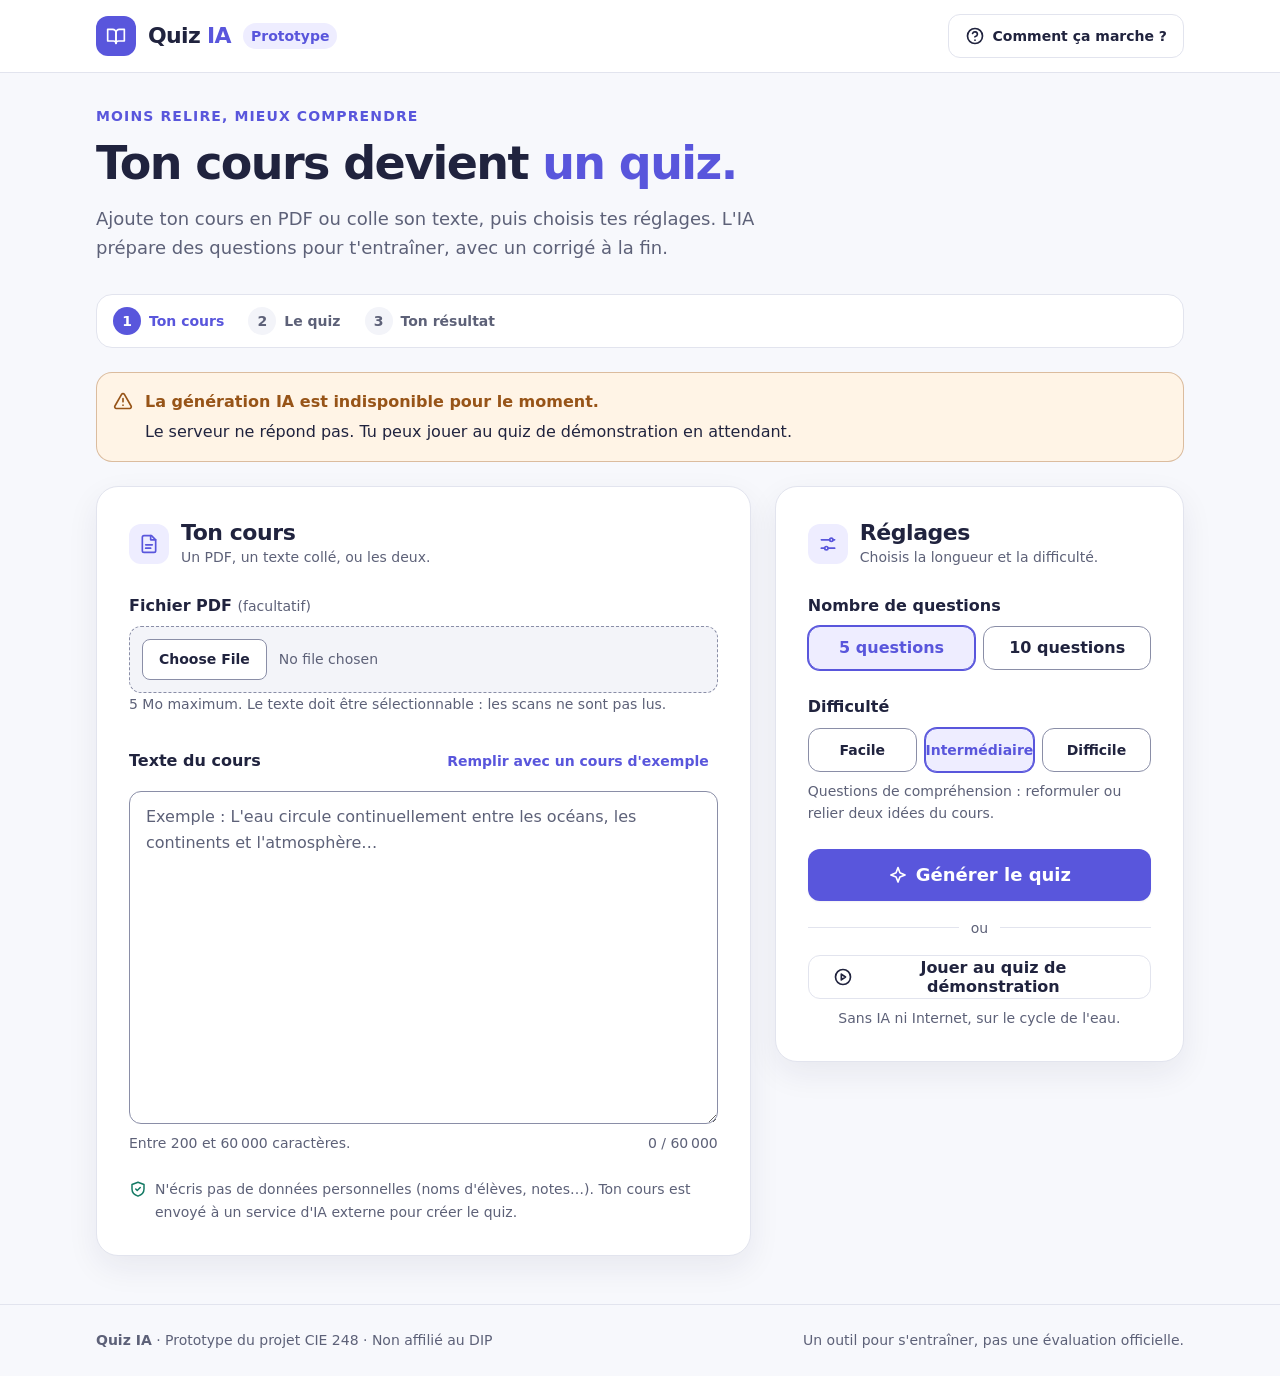
==== public/index.html @ 903ac914 "feat: difficulte Facile / Intermediaire / Difficile au lieu du niveau scolaire - interface : 3 bouto" ====
<!doctype html>
<html lang="fr">
<head>
  <meta charset="utf-8">
  <meta name="viewport" content="width=device-width, initial-scale=1">
  <meta name="color-scheme" content="light dark">
  <meta name="description" content="Quiz IA transforme un cours (PDF ou texte) en quiz à choix multiples, avec un score et un corrigé.">
  <title>Quiz IA · Ton cours devient un quiz</title>
  <link rel="icon" href="data:image/svg+xml,%3Csvg xmlns='http://www.w3.org/2000/svg' viewBox='0 0 32 32'%3E%3Crect width='32' height='32' rx='8' fill='%235956dc'/%3E%3Cpath d='M9 10h5a3 3 0 0 1 3 3v10a2.5 2.5 0 0 0-2.5-2.5H9zM23 10h-5a3 3 0 0 0-3 3v10a2.5 2.5 0 0 1 2.5-2.5H23z' fill='none' stroke='white' stroke-width='1.8' stroke-linejoin='round'/%3E%3C/svg%3E">
  <link rel="stylesheet" href="css/styles.css">
  <script type="module" src="js/app.js"></script>
</head>
<body>
  <!-- Icônes (style Lucide), réutilisées avec <use href="#i-nom">. -->
  <svg class="sprite" aria-hidden="true" focusable="false">
    <symbol id="i-book" viewBox="0 0 24 24"><path d="M2 4h6a4 4 0 0 1 4 4v13a3 3 0 0 0-3-3H2z"/><path d="M22 4h-6a4 4 0 0 0-4 4v13a3 3 0 0 1 3-3h7z"/></symbol>
    <symbol id="i-file" viewBox="0 0 24 24"><path d="M15 2H6a2 2 0 0 0-2 2v16a2 2 0 0 0 2 2h12a2 2 0 0 0 2-2V7z"/><path d="M14 2v5h6"/><path d="M8 13h8M8 17h6"/></symbol>
    <symbol id="i-settings" viewBox="0 0 24 24"><path d="M4 7h10M18 7h2M4 17h4M12 17h8"/><circle cx="16" cy="7" r="2"/><circle cx="10" cy="17" r="2"/></symbol>
    <symbol id="i-spark" viewBox="0 0 24 24"><path d="m12 3 2.3 6.2L20.5 12l-6.2 2.3L12 20.5l-2.3-6.2L3.5 12l6.2-2.8z"/></symbol>
    <symbol id="i-arrow-right" viewBox="0 0 24 24"><path d="M5 12h14M13 6l6 6-6 6"/></symbol>
    <symbol id="i-arrow-left" viewBox="0 0 24 24"><path d="M19 12H5M11 6l-6 6 6 6"/></symbol>
    <symbol id="i-check" viewBox="0 0 24 24"><path d="M20 6 9 17l-5-5"/></symbol>
    <symbol id="i-x" viewBox="0 0 24 24"><path d="M18 6 6 18M6 6l12 12"/></symbol>
    <symbol id="i-info" viewBox="0 0 24 24"><circle cx="12" cy="12" r="9"/><path d="M12 16v-5M12 8h.01"/></symbol>
    <symbol id="i-alert" viewBox="0 0 24 24"><path d="m21.7 18-8-14a2 2 0 0 0-3.4 0l-8 14A2 2 0 0 0 4 21h16a2 2 0 0 0 1.7-3z"/><path d="M12 9v4M12 17h.01"/></symbol>
    <symbol id="i-shield" viewBox="0 0 24 24"><path d="M12 3 4 6v6c0 5 3.4 8 8 9.5 4.6-1.5 8-4.5 8-9.5V6z"/><path d="m9 12 2 2 4-4"/></symbol>
    <symbol id="i-help" viewBox="0 0 24 24"><circle cx="12" cy="12" r="9"/><path d="M9.1 9a3 3 0 0 1 5.8 1c0 2-3 3-3 3M12 17h.01"/></symbol>
    <symbol id="i-retry" viewBox="0 0 24 24"><path d="M3 12a9 9 0 1 0 3-6.7L3 8"/><path d="M3 3v5h5"/></symbol>
    <symbol id="i-play" viewBox="0 0 24 24"><circle cx="12" cy="12" r="9"/><path d="m10 8.5 5 3.5-5 3.5z"/></symbol>
    <symbol id="i-chevron" viewBox="0 0 24 24"><path d="m6 9 6 6 6-6"/></symbol>
    <symbol id="i-clock" viewBox="0 0 24 24"><circle cx="12" cy="12" r="9"/><path d="M12 7v5l3 2"/></symbol>
  </svg>

  <a class="skip-link" href="#main">Aller au contenu</a>

  <header class="site-header">
    <div class="container site-header__inner">
      <a class="brand" href="./" aria-label="Quiz IA, retour à l'accueil">
        <span class="brand__logo"><svg class="icon"><use href="#i-book"/></svg></span>
        <span>Quiz <span class="brand__accent">IA</span></span>
        <span class="pill pill--primary">Prototype</span>
      </a>
      <button type="button" class="btn btn--secondary btn--sm" id="help-open">
        <svg class="icon"><use href="#i-help"/></svg>
        <span>Comment ça marche ?</span>
      </button>
    </div>
  </header>

  <main id="main" class="container">

    <!-- ============ Écran 1 : Créer ============ -->
    <section id="screen-home" class="screen" aria-labelledby="home-title">
      <div class="hero">
        <p class="eyebrow">Moins relire, mieux comprendre</p>
        <h1 id="home-title" class="hero__title" tabindex="-1">Ton cours devient <em>un quiz.</em></h1>
        <p class="hero__lead">Ajoute ton cours en PDF ou colle son texte, puis choisis tes réglages. L'IA prépare des questions pour t'entraîner, avec un corrigé à la fin.</p>
      </div>

      <ol class="stepper" aria-label="Étapes">
        <li class="stepper__step is-current" aria-current="step"><span class="stepper__num">1</span>Ton cours</li>
        <li class="stepper__step"><span class="stepper__num">2</span>Le quiz</li>
        <li class="stepper__step"><span class="stepper__num">3</span>Ton résultat</li>
      </ol>

      <div id="status-banner" class="banner banner--warning" role="status" hidden>
        <svg class="icon banner__icon"><use href="#i-alert"/></svg>
        <div class="banner__body">
          <p class="banner__title" id="status-title"></p>
          <p id="status-text"></p>
        </div>
      </div>

      <form id="create-form" novalidate>
        <fieldset id="create-fields" class="home-grid">
          <legend class="visually-hidden">Créer un quiz</legend>

          <div class="card">
            <div class="card__head">
              <span class="icon-box"><svg class="icon"><use href="#i-file"/></svg></span>
              <div>
                <h2 class="card__title">Ton cours</h2>
                <p class="card__subtitle">Un PDF, un texte collé, ou les deux.</p>
              </div>
            </div>

            <div class="field">
              <label class="field__label" for="course-file">Fichier PDF <span class="field__optional">(facultatif)</span></label>
              <div class="file-picker">
                <input type="file" id="course-file" name="file" class="file-picker__input"
                  accept="application/pdf,.pdf" aria-describedby="file-hint file-error">
                <button type="button" class="btn btn--ghost btn--sm" id="file-clear" hidden>
                  <svg class="icon"><use href="#i-x"/></svg><span>Retirer le PDF</span>
                </button>
              </div>
              <p id="file-hint" class="field__hint">5 Mo maximum. Le texte doit être sélectionnable : les scans ne sont pas lus.</p>
              <p id="file-error" class="field__error" hidden>
                <svg class="icon"><use href="#i-alert"/></svg><span id="file-error-text"></span>
              </p>
            </div>

            <div class="field">
              <div class="field__top">
                <label class="field__label" for="course-text">Texte du cours <span class="field__optional" id="text-optional" hidden>(facultatif avec un PDF)</span></label>
                <button type="button" class="btn btn--ghost btn--sm" id="example-btn">Remplir avec un cours d'exemple</button>
              </div>
              <textarea id="course-text" name="text" class="input textarea" rows="12" spellcheck="true"
                aria-describedby="course-hint course-error"
                placeholder="Exemple : L'eau circule continuellement entre les océans, les continents et l'atmosphère…"></textarea>
              <div class="field__meta">
                <p id="course-hint" class="field__hint">Entre 200 et 60&#8239;000 caractères.</p>
                <p id="course-count" class="field__count">0 / 60&#8239;000</p>
              </div>
              <p id="course-error" class="field__error" hidden>
                <svg class="icon"><use href="#i-alert"/></svg><span id="course-error-text"></span>
              </p>
            </div>

            <p class="note">
              <svg class="icon"><use href="#i-shield"/></svg>
              <span>N'écris pas de données personnelles (noms d'élèves, notes…). Ton cours est envoyé à un service d'IA externe pour créer le quiz.</span>
            </p>
          </div>

          <div class="card card--settings">
            <div class="card__head">
              <span class="icon-box"><svg class="icon"><use href="#i-settings"/></svg></span>
              <div>
                <h2 class="card__title">Réglages</h2>
                <p class="card__subtitle">Choisis la longueur et la difficulté.</p>
              </div>
            </div>

            <fieldset class="field">
              <legend class="field__label">Nombre de questions</legend>
              <div class="segmented">
                <label class="segmented__option">
                  <input type="radio" name="count" value="5" checked>
                  <span>5 questions</span>
                </label>
                <label class="segmented__option">
                  <input type="radio" name="count" value="10">
                  <span>10 questions</span>
                </label>
              </div>
            </fieldset>

            <fieldset class="field" aria-describedby="difficulty-hint">
              <legend class="field__label">Difficulté</legend>
              <div class="segmented segmented--three">
                <label class="segmented__option">
                  <input type="radio" name="difficulty" value="facile">
                  <span>Facile</span>
                </label>
                <label class="segmented__option">
                  <input type="radio" name="difficulty" value="intermediaire" checked>
                  <span>Intermédiaire</span>
                </label>
                <label class="segmented__option">
                  <input type="radio" name="difficulty" value="difficile">
                  <span>Difficile</span>
                </label>
              </div>
              <p id="difficulty-hint" class="field__hint"></p>
            </fieldset>

            <button type="submit" class="btn btn--primary btn--lg btn--block" id="generate-btn">
              <svg class="icon" id="generate-icon"><use href="#i-spark"/></svg>
              <span class="spinner" id="generate-spinner" hidden></span>
              <span id="generate-label">Générer le quiz</span>
            </button>

            <div class="divider"><span>ou</span></div>

            <button type="button" class="btn btn--secondary btn--block" id="demo-btn">
              <svg class="icon"><use href="#i-play"/></svg>
              <span>Jouer au quiz de démonstration</span>
            </button>
            <p class="field__hint field__hint--center">Sans IA ni Internet, sur le cycle de l'eau.</p>
          </div>
        </fieldset>

        <!-- Hors du fieldset : reste utilisable pendant la génération. -->
        <div id="generation-panel" class="loading-panel" hidden>
          <div class="loading-panel__bar" aria-hidden="true"><span></span></div>
          <div class="loading-panel__body">
            <p class="loading-panel__title" id="generation-text"></p>
            <p class="loading-panel__hint">
              <svg class="icon"><use href="#i-clock"/></svg>
              <span id="generation-hint">En général moins d'une minute.</span>
              <span class="loading-panel__time" id="generation-time" aria-hidden="true">0 s</span>
            </p>
          </div>
          <button type="button" class="btn btn--secondary btn--sm" id="cancel-btn">Annuler</button>
        </div>

        <div id="generate-error" class="banner banner--danger" role="alert" tabindex="-1" hidden>
          <svg class="icon banner__icon"><use href="#i-alert"/></svg>
          <div class="banner__body">
            <p class="banner__title">La génération n'a pas abouti.</p>
            <p id="generate-error-text"></p>
            <div class="banner__actions">
              <button type="submit" class="btn btn--primary btn--sm">
                <svg class="icon"><use href="#i-retry"/></svg><span>Réessayer</span>
              </button>
              <button type="button" class="btn btn--secondary btn--sm" id="error-demo-btn">Jouer au quiz de démonstration</button>
            </div>
          </div>
        </div>
      </form>
    </section>

    <!-- ============ Écran 2 : Quiz ============ -->
    <section id="screen-quiz" class="screen screen--narrow" aria-labelledby="quiz-title" hidden>
      <div class="screen-head">
        <div>
          <p class="eyebrow" id="quiz-origin"></p>
          <h1 id="quiz-title" class="screen-head__title" tabindex="-1"></h1>
          <p class="screen-head__meta" id="quiz-meta"></p>
        </div>
        <button type="button" class="btn btn--secondary" id="quit-btn">
          <svg class="icon"><use href="#i-x"/></svg><span>Quitter le quiz</span>
        </button>
      </div>

      <ol class="stepper" aria-label="Étapes">
        <li class="stepper__step is-done"><span class="stepper__num"><svg class="icon"><use href="#i-check"/></svg></span>Ton cours</li>
        <li class="stepper__step is-current" aria-current="step"><span class="stepper__num">2</span>Le quiz</li>
        <li class="stepper__step"><span class="stepper__num">3</span>Ton résultat</li>
      </ol>

      <div id="quiz-warnings" class="banner banner--info" role="status" hidden>
        <svg class="icon banner__icon"><use href="#i-info"/></svg>
        <div class="banner__body" id="quiz-warnings-text"></div>
      </div>

      <div class="card card--question">
        <div class="question-top">
          <p class="question-top__count" id="question-count"></p>
          <p class="question-top__answered" id="answered-count"></p>
        </div>
        <div class="progress" id="progress" role="progressbar" aria-label="Questions répondues" aria-valuemin="0">
          <div class="progress__fill" id="progress-fill"></div>
        </div>

        <fieldset class="choices">
          <legend class="choices__legend">
            <h2 class="question-text" id="question-text" tabindex="-1"></h2>
          </legend>
          <div class="choices__list" id="choice-list"></div>
        </fieldset>

        <div class="question-nav">
          <button type="button" class="btn btn--secondary" id="prev-btn">
            <svg class="icon"><use href="#i-arrow-left"/></svg><span>Précédente</span>
          </button>
          <button type="button" class="btn btn--primary" id="next-btn">
            <span id="next-label">Suivante</span><svg class="icon"><use href="#i-arrow-right"/></svg>
          </button>
        </div>
      </div>

      <nav class="dots" aria-label="Aller à une question">
        <div class="dots__list" id="dots"></div>
        <p class="dots__legend">En vert : questions déjà répondues. Tu peux changer tes réponses avant de terminer.</p>
      </nav>
    </section>

    <!-- ============ Écran 3 : Résultat ============ -->
    <section id="screen-results" class="screen screen--narrow" aria-labelledby="results-title" hidden>
      <div class="screen-head">
        <div>
          <p class="eyebrow">Ton résultat</p>
          <h1 id="results-title" class="screen-head__title" tabindex="-1"></h1>
          <p class="screen-head__meta" id="results-meta"></p>
        </div>
      </div>

      <ol class="stepper" aria-label="Étapes">
        <li class="stepper__step is-done"><span class="stepper__num"><svg class="icon"><use href="#i-check"/></svg></span>Ton cours</li>
        <li class="stepper__step is-done"><span class="stepper__num"><svg class="icon"><use href="#i-check"/></svg></span>Le quiz</li>
        <li class="stepper__step is-current" aria-current="step"><span class="stepper__num">3</span>Ton résultat</li>
      </ol>

      <div class="card score-card">
        <div class="score-ring">
          <svg viewBox="0 0 120 120" aria-hidden="true">
            <circle class="score-ring__track" cx="60" cy="60" r="54"/>
            <circle class="score-ring__arc" id="score-arc" cx="60" cy="60" r="54"/>
          </svg>
          <p class="score-ring__value"><strong id="score-fraction"></strong><span>bonnes réponses</span></p>
        </div>
        <div class="score-card__body">
          <p class="score-card__text" id="score-text"></p>
          <ul class="stats">
            <li><strong id="score-percent"></strong> de réussite</li>
            <li>Temps : <strong id="score-time"></strong></li>
          </ul>
          <div class="score-card__actions">
            <button type="button" class="btn btn--primary" id="retry-btn">
              <svg class="icon"><use href="#i-retry"/></svg><span>Refaire le quiz</span>
            </button>
            <button type="button" class="btn btn--secondary" id="new-btn">Créer un autre quiz</button>
          </div>
        </div>
      </div>

      <section class="review" aria-labelledby="review-title">
        <div class="review__head">
          <h2 id="review-title" class="review__title">Corrigé</h2>
          <div class="filter" role="group" aria-label="Filtrer le corrigé">
            <button type="button" class="filter__btn" id="filter-all" aria-pressed="true"></button>
            <button type="button" class="filter__btn" id="filter-wrong" aria-pressed="false"></button>
          </div>
        </div>
        <div class="review__list" id="review-list"></div>
        <p class="disclaimer" id="review-disclaimer"></p>
      </section>
    </section>
  </main>

  <footer class="site-footer">
    <div class="container site-footer__inner">
      <p><strong>Quiz IA</strong> · Prototype du projet CIE 248 · Non affilié au DIP</p>
      <p>Un outil pour s'entraîner, pas une évaluation officielle.</p>
    </div>
  </footer>

  <!-- Messages lus par les lecteurs d'écran (invisible à l'écran). -->
  <p id="live-status" class="visually-hidden" role="status"></p>

  <dialog id="help-dialog" class="dialog" aria-labelledby="help-title">
    <div class="dialog__head">
      <h2 id="help-title">Comment ça marche ?</h2>
      <button type="button" class="btn btn--ghost btn--icon" id="help-close" aria-label="Fermer l'aide">
        <svg class="icon"><use href="#i-x"/></svg>
      </button>
    </div>
    <ol class="dialog__steps">
      <li><strong>Ajoute ton cours.</strong> Un PDF (5 Mo maximum, avec du texte sélectionnable), un texte collé (200 à 60&#8239;000 caractères), ou les deux.</li>
      <li><strong>Choisis tes réglages</strong> puis clique sur « Générer le quiz ». L'IA prépare les questions à partir de ton cours uniquement.</li>
      <li><strong>Réponds aux questions.</strong> À la fin, tu vois ton score et un corrigé qui explique chaque réponse.</li>
    </ol>
    <h3>Bon à savoir</h3>
    <ul class="dialog__list">
      <li>L'IA peut se tromper : en cas de doute, vérifie dans ton cours ou demande à ton enseignant·e.</li>
      <li>Ton cours est envoyé à un service d'IA externe : n'y mets pas de données personnelles.</li>
      <li>Le quiz de démonstration fonctionne sans IA ni Internet.</li>
    </ul>
    <button type="button" class="btn btn--primary btn--block" id="help-done">J'ai compris</button>
  </dialog>
</body>
</html>
---- public/css/styles.css ----
/* =============================================================
   Quiz IA : feuille de styles
   1. Design tokens (thème clair, puis thème sombre)
   2. Base
   3. Mise en page
   4. Composants
   5. Écrans
   6. Accessibilité et mouvement réduit
   Documentation du design system : docs/DESIGN.md
   Règle : aucune couleur, taille ou durée en dur hors de la section 1.
   ============================================================= */

/* 1. Design tokens -------------------------------------------- */
:root {
  color-scheme: light;

  /* Couleurs (contrastes vérifiés ≥ 4.5:1 pour le texte, voir docs/DESIGN.md) */
  --color-bg: #f7f8fc;
  --color-surface: #ffffff;
  --color-surface-muted: #f3f4f9;
  --color-border: #e2e4ee;
  --color-border-input: #8a8ea7;
  --color-text: #20233e;
  --color-text-muted: #5d6178;
  --color-primary: #5956dc;
  --color-primary-hover: #4440c0;
  --color-primary-soft: #eeedff;
  --color-on-primary: #ffffff;
  --color-success: #147a64;
  --color-success-soft: #e6f6ef;
  --color-warning: #975418;
  --color-warning-soft: #fff4e6;
  --color-danger: #b3373e;
  --color-danger-soft: #fdeeee;
  --color-focus: #7b78f5;
  --color-backdrop: rgb(20 22 44 / 0.45);

  /* Typographie : polices du système (rapide, fonctionne hors ligne,
     aucune requête vers un service tiers comme Google Fonts) */
  --font-sans: system-ui, -apple-system, "Segoe UI", Roboto, "Noto Sans", Arial, sans-serif;
  --text-sm: 0.875rem;   /* 14 px : textes secondaires, jamais plus petit */
  --text-base: 1rem;     /* 16 px : texte courant */
  --text-lg: 1.125rem;   /* 18 px */
  --text-xl: 1.375rem;   /* 22 px */
  --text-2xl: 1.75rem;   /* 28 px */
  --text-hero: clamp(2rem, 1.4rem + 2.4vw, 2.875rem);
  --weight-medium: 600;
  --weight-bold: 750;
  --leading-tight: 1.25;
  --leading-body: 1.6;

  /* Espacements (échelle de 4 px) */
  --space-1: 0.25rem;
  --space-2: 0.5rem;
  --space-3: 0.75rem;
  --space-4: 1rem;
  --space-5: 1.5rem;
  --space-6: 2rem;
  --space-7: 3rem;

  /* Rayons */
  --radius-sm: 8px;
  --radius-md: 12px;
  --radius-lg: 16px;
  --radius-xl: 22px;
  --radius-full: 999px;

  /* Ombres */
  --shadow-sm: 0 1px 2px rgb(30 34 68 / 0.06);
  --shadow-md: 0 12px 32px rgb(30 34 68 / 0.07);
  --shadow-lg: 0 30px 80px rgb(21 21 44 / 0.25);

  /* Mouvement */
  --duration: 180ms;
  --ease: cubic-bezier(0.2, 0.7, 0.3, 1);

  /* Dimensions */
  --control-height: 2.75rem;   /* 44 px : taille minimale d'une zone cliquable */
  --container: 72rem;
  --container-narrow: 46rem;
}

@media (prefers-color-scheme: dark) {
  :root {
    color-scheme: dark;
    --color-bg: #11121c;
    --color-surface: #1a1c2b;
    --color-surface-muted: #232638;
    --color-border: #2e3148;
    --color-border-input: #6b7090;
    --color-text: #eceefb;
    --color-text-muted: #a9adc8;
    --color-primary: #908dff;
    --color-primary-hover: #aaa8ff;
    --color-primary-soft: #2a2a52;
    --color-on-primary: #11121c;
    --color-success: #4fd1a5;
    --color-success-soft: #173a31;
    --color-warning: #f2b66d;
    --color-warning-soft: #3d2e1a;
    --color-danger: #ff8b91;
    --color-danger-soft: #3f1f24;
    --color-focus: #b4b2ff;
    --color-backdrop: rgb(0 0 0 / 0.6);
    --shadow-sm: 0 1px 2px rgb(0 0 0 / 0.3);
    --shadow-md: 0 12px 32px rgb(0 0 0 / 0.3);
    --shadow-lg: 0 30px 80px rgb(0 0 0 / 0.5);
  }
}

/* 2. Base ------------------------------------------------------ */
*,
*::before,
*::after {
  box-sizing: border-box;
}

html {
  -webkit-text-size-adjust: 100%;
}

body {
  margin: 0;
  min-height: 100vh;
  display: flex;
  flex-direction: column;
  background: var(--color-bg);
  color: var(--color-text);
  font-family: var(--font-sans);
  font-size: var(--text-base);
  line-height: var(--leading-body);
  -webkit-font-smoothing: antialiased;
}

h1,
h2,
h3 {
  margin: 0;
  line-height: var(--leading-tight);
  letter-spacing: -0.02em;
}

p,
ol,
ul {
  margin: 0;
}

button,
input,
select,
textarea {
  font: inherit;
  color: inherit;
}

button {
  cursor: pointer;
}

button:disabled {
  cursor: not-allowed;
}

a {
  color: var(--color-primary);
}

:focus-visible {
  outline: 3px solid var(--color-focus);
  outline-offset: 3px;
}

/* Titres qui reçoivent le focus par programme (changement d'écran) : pas de cadre. */
[tabindex="-1"]:focus {
  outline: none;
}

::selection {
  background: var(--color-primary-soft);
}

[hidden] {
  display: none !important;
}

.sprite {
  position: absolute;
  width: 0;
  height: 0;
  overflow: hidden;
}

.icon {
  width: 1.25rem;
  height: 1.25rem;
  flex-shrink: 0;
  fill: none;
  stroke: currentColor;
  stroke-width: 2;
  stroke-linecap: round;
  stroke-linejoin: round;
}

.visually-hidden {
  position: absolute !important;
  width: 1px;
  height: 1px;
  padding: 0;
  margin: -1px;
  overflow: hidden;
  clip: rect(0 0 0 0);
  white-space: nowrap;
  border: 0;
}

/* 3. Mise en page ---------------------------------------------- */
.container {
  width: 100%;
  max-width: var(--container);
  margin-inline: auto;
  padding-inline: clamp(1rem, 4vw, 2rem);
}

main {
  flex: 1;
  padding-block: var(--space-6) var(--space-7);
}

.screen--narrow {
  max-width: var(--container-narrow);
  margin-inline: auto;
}

.site-header {
  background: var(--color-surface);
  border-bottom: 1px solid var(--color-border);
}

.site-header__inner {
  display: flex;
  align-items: center;
  justify-content: space-between;
  gap: var(--space-4);
  min-height: 4.5rem;
}

.brand {
  display: inline-flex;
  align-items: center;
  gap: var(--space-3);
  min-height: var(--control-height);
  color: var(--color-text);
  font-size: var(--text-xl);
  font-weight: var(--weight-bold);
  letter-spacing: -0.03em;
  text-decoration: none;
  border-radius: var(--radius-sm);
}

.brand__logo {
  display: grid;
  place-items: center;
  width: 2.5rem;
  height: 2.5rem;
  border-radius: var(--radius-md);
  background: var(--color-primary);
  color: var(--color-on-primary);
}

.brand__accent {
  color: var(--color-primary);
}

.site-footer {
  border-top: 1px solid var(--color-border);
  color: var(--color-text-muted);
  font-size: var(--text-sm);
}

.site-footer__inner {
  display: flex;
  flex-wrap: wrap;
  justify-content: space-between;
  gap: var(--space-2) var(--space-5);
  padding-block: var(--space-5);
}

/* 4. Composants ------------------------------------------------ */

/* Boutons : variantes primary / secondary / ghost, tailles sm / lg */
.btn {
  display: inline-flex;
  align-items: center;
  justify-content: center;
  gap: var(--space-2);
  min-height: var(--control-height);
  padding: 0 var(--space-5);
  border: 1px solid transparent;
  border-radius: var(--radius-md);
  font-weight: var(--weight-medium);
  line-height: 1.2;
  text-align: center;
  text-decoration: none;
  transition: background-color var(--duration) var(--ease), border-color var(--duration) var(--ease), color var(--duration) var(--ease);
}

.btn:disabled {
  opacity: 0.55;
}

.btn--primary {
  background: var(--color-primary);
  color: var(--color-on-primary);
  box-shadow: var(--shadow-sm);
}

.btn--primary:hover:not(:disabled) {
  background: var(--color-primary-hover);
}

.btn--secondary {
  background: var(--color-surface);
  border-color: var(--color-border);
  color: var(--color-text);
}

.btn--secondary:hover:not(:disabled) {
  background: var(--color-surface-muted);
}

.btn--ghost {
  background: transparent;
  color: var(--color-primary);
  padding-inline: var(--space-2);
}

.btn--ghost:hover:not(:disabled) {
  background: var(--color-primary-soft);
}

.btn--sm {
  padding-inline: var(--space-4);
  font-size: var(--text-sm);
}

.btn--ghost.btn--sm {
  padding-inline: var(--space-2);
}

.btn--lg {
  min-height: 3.25rem;
  font-size: var(--text-lg);
}

.btn--block {
  width: 100%;
}

.btn--icon {
  width: var(--control-height);
  padding: 0;
}

.btn[aria-busy="true"] {
  cursor: progress;
}

/* Indicateur de chargement */
.spinner {
  width: 1.25rem;
  height: 1.25rem;
  border: 2.5px solid currentColor;
  border-right-color: transparent;
  border-radius: 50%;
  animation: spin 0.8s linear infinite;
}

@keyframes spin {
  to {
    transform: rotate(360deg);
  }
}

/* Cartes */
.card {
  background: var(--color-surface);
  border: 1px solid var(--color-border);
  border-radius: var(--radius-xl);
  box-shadow: var(--shadow-md);
  padding: clamp(var(--space-4), 3vw, var(--space-6));
}

.card__head {
  display: flex;
  align-items: center;
  gap: var(--space-3);
  margin-bottom: var(--space-5);
}

.card__title {
  font-size: var(--text-xl);
}

.card__subtitle {
  color: var(--color-text-muted);
  font-size: var(--text-sm);
}

.icon-box {
  display: grid;
  place-items: center;
  width: 2.5rem;
  height: 2.5rem;
  flex-shrink: 0;
  border-radius: var(--radius-md);
  background: var(--color-primary-soft);
  color: var(--color-primary);
}

/* Petits textes d'en-tête et pastilles */
.eyebrow {
  margin-bottom: var(--space-2);
  color: var(--color-primary);
  font-size: var(--text-sm);
  font-weight: var(--weight-bold);
  letter-spacing: 0.08em;
  text-transform: uppercase;
}

.pill {
  display: inline-flex;
  align-items: center;
  padding: 0.125rem var(--space-2);
  border-radius: var(--radius-full);
  font-size: var(--text-sm);
  font-weight: var(--weight-medium);
  letter-spacing: 0;
}

.pill--primary {
  background: var(--color-primary-soft);
  color: var(--color-primary);
}

/* Champs de formulaire */
.field {
  margin: 0 0 var(--space-5);
  padding: 0;
  border: 0;
  min-width: 0;
}

.field__top {
  display: flex;
  flex-wrap: wrap;
  align-items: center;
  justify-content: space-between;
  gap: var(--space-1) var(--space-3);
  margin-bottom: var(--space-2);
}

.field__label {
  display: block;
  padding: 0;
  margin-bottom: var(--space-2);
  font-weight: var(--weight-medium);
}

.field__top .field__label {
  margin-bottom: 0;
}

.field__meta {
  display: flex;
  justify-content: space-between;
  gap: var(--space-3);
  margin-top: var(--space-2);
}

.field__hint,
.field__count {
  color: var(--color-text-muted);
  font-size: var(--text-sm);
}

.field__hint--center {
  margin-top: var(--space-2);
  text-align: center;
}

.field__count {
  flex-shrink: 0;
  font-variant-numeric: tabular-nums;
}

.field__count.is-over {
  color: var(--color-danger);
  font-weight: var(--weight-medium);
}

.field__error {
  display: flex;
  align-items: flex-start;
  gap: var(--space-2);
  margin-top: var(--space-2);
  color: var(--color-danger);
  font-size: var(--text-sm);
  font-weight: var(--weight-medium);
}

.field__error .icon {
  width: 1.125rem;
  height: 1.125rem;
  margin-top: 0.1rem;
}

.input {
  width: 100%;
  border: 1px solid var(--color-border-input);
  border-radius: var(--radius-md);
  background: var(--color-surface);
  color: var(--color-text);
  transition: border-color var(--duration) var(--ease);
}

.input:hover {
  border-color: var(--color-text-muted);
}

.input[aria-invalid="true"] {
  border-color: var(--color-danger);
  box-shadow: 0 0 0 1px var(--color-danger);
}

.textarea {
  display: block;
  min-height: 14rem;
  max-height: 32rem;
  padding: var(--space-3) var(--space-4);
  resize: vertical;
  line-height: var(--leading-body);
}

.textarea::placeholder {
  color: var(--color-text-muted);
}

.field__optional {
  color: var(--color-text-muted);
  font-weight: 400;
  font-size: var(--text-sm);
}

/* Choix du PDF : champ natif, bouton « Parcourir » habillé comme un bouton secondaire */
.file-picker {
  display: flex;
  flex-wrap: wrap;
  align-items: center;
  gap: var(--space-2) var(--space-3);
  padding: var(--space-3);
  border: 1px dashed var(--color-border-input);
  border-radius: var(--radius-md);
  background: var(--color-surface-muted);
}

.file-picker__input {
  flex: 1 1 14rem;
  min-width: 0;
  color: var(--color-text-muted);
  font: inherit;
  font-size: var(--text-sm);
}

.file-picker__input::file-selector-button {
  margin-right: var(--space-3);
  padding: var(--space-2) var(--space-4);
  border: 1px solid var(--color-border-input);
  border-radius: var(--radius-sm);
  background: var(--color-surface);
  color: var(--color-text);
  font: inherit;
  font-weight: var(--weight-medium);
  cursor: pointer;
}

.file-picker__input::file-selector-button:hover {
  border-color: var(--color-primary);
  color: var(--color-primary);
}

.file-picker.has-file {
  border-style: solid;
  border-color: var(--color-primary);
}

.file-picker__input[aria-invalid="true"] {
  color: var(--color-danger);
}

.select {
  min-height: var(--control-height);
  padding: 0 var(--space-3);
}

/* Choix exclusifs (boutons radio présentés comme des onglets) */
.segmented {
  display: grid;
  grid-template-columns: repeat(auto-fit, minmax(7rem, 1fr));
  gap: var(--space-2);
}

.segmented__option {
  position: relative;
}

.segmented__option input {
  position: absolute;
  opacity: 0;
  inset: 0;
  margin: 0;
  cursor: pointer;
}

.segmented__option span {
  display: flex;
  align-items: center;
  justify-content: center;
  min-height: var(--control-height);
  padding: 0 var(--space-3);
  border: 1px solid var(--color-border-input);
  border-radius: var(--radius-md);
  font-weight: var(--weight-medium);
  transition: background-color var(--duration) var(--ease), border-color var(--duration) var(--ease);
}

.segmented__option input:hover + span {
  background: var(--color-surface-muted);
}

.segmented__option input:checked + span {
  background: var(--color-primary-soft);
  border-color: var(--color-primary);
  box-shadow: 0 0 0 1px var(--color-primary);
  color: var(--color-primary);
}

.segmented__option input:focus-visible + span {
  outline: 3px solid var(--color-focus);
  outline-offset: 3px;
}

/* Trois choix (difficulté) : toujours sur une ligne, texte un peu plus petit */
.segmented--three {
  grid-template-columns: repeat(3, minmax(0, 1fr));
}

.segmented--three .segmented__option span {
  padding: 0 var(--space-1);
  font-size: var(--text-sm);
  text-align: center;
}

.segmented + .field__hint {
  margin-top: var(--space-2);
}

/* Bandeaux (informations, avertissements, erreurs) */
.banner {
  display: flex;
  gap: var(--space-3);
  margin-bottom: var(--space-5);
  padding: var(--space-4);
  border: 1px solid;
  border-radius: var(--radius-lg);
}

.banner__icon {
  margin-top: 0.1rem;
}

.banner__body {
  display: grid;
  gap: var(--space-1);
  min-width: 0;
}

.banner__title {
  font-weight: var(--weight-bold);
}

.banner__actions {
  display: flex;
  flex-wrap: wrap;
  gap: var(--space-2);
  margin-top: var(--space-2);
}

.banner--info {
  background: var(--color-primary-soft);
  border-color: color-mix(in srgb, var(--color-primary) 30%, transparent);
}

.banner--info .banner__icon {
  color: var(--color-primary);
}

.banner--warning {
  background: var(--color-warning-soft);
  border-color: color-mix(in srgb, var(--color-warning) 35%, transparent);
}

.banner--warning .banner__icon,
.banner--warning .banner__title {
  color: var(--color-warning);
}

.banner--danger {
  background: var(--color-danger-soft);
  border-color: color-mix(in srgb, var(--color-danger) 35%, transparent);
}

.banner--danger .banner__icon,
.banner--danger .banner__title {
  color: var(--color-danger);
}

/* Note discrète (confidentialité) */
.note {
  display: flex;
  align-items: flex-start;
  gap: var(--space-2);
  color: var(--color-text-muted);
  font-size: var(--text-sm);
}

.note .icon {
  width: 1.125rem;
  height: 1.125rem;
  margin-top: 0.1rem;
  color: var(--color-success);
}

/* Séparateur « ou » */
.divider {
  display: flex;
  align-items: center;
  gap: var(--space-3);
  margin: var(--space-4) 0;
  color: var(--color-text-muted);
  font-size: var(--text-sm);
}

.divider::before,
.divider::after {
  content: "";
  flex: 1;
  height: 1px;
  background: var(--color-border);
}

/* Étapes 1 → 2 → 3 */
.stepper {
  display: flex;
  flex-wrap: wrap;
  align-items: center;
  gap: var(--space-2) var(--space-5);
  margin-bottom: var(--space-5);
  padding: var(--space-3) var(--space-4);
  list-style: none;
  border: 1px solid var(--color-border);
  border-radius: var(--radius-lg);
  background: var(--color-surface);
}

.stepper__step {
  display: flex;
  align-items: center;
  gap: var(--space-2);
  color: var(--color-text-muted);
  font-size: var(--text-sm);
  font-weight: var(--weight-medium);
}

.stepper__num {
  display: grid;
  place-items: center;
  width: 1.75rem;
  height: 1.75rem;
  border-radius: 50%;
  background: var(--color-surface-muted);
  font-size: var(--text-sm);
}

.stepper__num .icon {
  width: 1rem;
  height: 1rem;
  stroke-width: 2.5;
}

.stepper__step.is-current {
  color: var(--color-primary);
}

.stepper__step.is-current .stepper__num {
  background: var(--color-primary);
  color: var(--color-on-primary);
}

.stepper__step.is-done .stepper__num {
  background: var(--color-success-soft);
  color: var(--color-success);
}

/* Barre de progression */
.progress {
  height: 0.5rem;
  margin-bottom: var(--space-5);
  overflow: hidden;
  border-radius: var(--radius-full);
  background: var(--color-surface-muted);
}

.progress__fill {
  width: 0;
  height: 100%;
  border-radius: inherit;
  background: var(--color-primary);
  transition: width var(--duration) var(--ease);
}

/* Choix de réponse (bouton radio présenté comme une carte) */
.choices {
  margin: 0;
  padding: 0;
  border: 0;
  min-width: 0;
}

.choices__legend {
  padding: 0;
  margin-bottom: var(--space-5);
}

.question-text {
  font-size: var(--text-2xl);
  line-height: 1.35;
}

.choices__list {
  display: grid;
  gap: var(--space-3);
}

.choice {
  position: relative;
  display: block;
}

.choice__input {
  position: absolute;
  opacity: 0;
  inset: 0;
  margin: 0;
  cursor: pointer;
}

.choice__box {
  display: flex;
  align-items: center;
  gap: var(--space-4);
  min-height: 3.75rem;
  padding: var(--space-3) var(--space-4);
  border: 1px solid var(--color-border-input);
  border-radius: var(--radius-lg);
  background: var(--color-surface);
  transition: background-color var(--duration) var(--ease), border-color var(--duration) var(--ease);
}

.choice__letter {
  display: grid;
  place-items: center;
  width: 2rem;
  height: 2rem;
  flex-shrink: 0;
  border-radius: var(--radius-sm);
  background: var(--color-surface-muted);
  color: var(--color-text-muted);
  font-weight: var(--weight-bold);
}

.choice__input:hover + .choice__box {
  background: var(--color-surface-muted);
}

.choice__input:checked + .choice__box {
  background: var(--color-primary-soft);
  border-color: var(--color-primary);
  box-shadow: 0 0 0 1px var(--color-primary);
}

.choice__input:checked + .choice__box .choice__letter {
  background: var(--color-primary);
  color: var(--color-on-primary);
}

.choice__input:focus-visible + .choice__box {
  outline: 3px solid var(--color-focus);
  outline-offset: 3px;
}

/* Navigation par numéros de question */
.dots {
  margin-top: var(--space-5);
}

.dots__list {
  display: flex;
  flex-wrap: wrap;
  gap: var(--space-2);
}

.dots__btn {
  width: var(--control-height);
  height: var(--control-height);
  border: 1px solid var(--color-border);
  border-radius: var(--radius-md);
  background: var(--color-surface);
  color: var(--color-text-muted);
  font-weight: var(--weight-medium);
  font-variant-numeric: tabular-nums;
}

.dots__btn:hover {
  border-color: var(--color-border-input);
}

.dots__btn.is-answered {
  background: var(--color-success-soft);
  border-color: color-mix(in srgb, var(--color-success) 40%, transparent);
  color: var(--color-success);
}

.dots__btn[aria-current="step"] {
  background: var(--color-primary);
  border-color: var(--color-primary);
  color: var(--color-on-primary);
}

.dots__legend {
  margin-top: var(--space-2);
  color: var(--color-text-muted);
  font-size: var(--text-sm);
}

/* Panneau de génération en cours */
.loading-panel {
  display: flex;
  flex-wrap: wrap;
  align-items: center;
  gap: var(--space-3) var(--space-4);
  margin-top: var(--space-5);
  padding: var(--space-4) var(--space-5);
  position: relative;
  overflow: hidden;
  border: 1px solid color-mix(in srgb, var(--color-primary) 30%, transparent);
  border-radius: var(--radius-lg);
  background: var(--color-primary-soft);
}

.loading-panel__bar {
  position: absolute;
  inset: 0 0 auto;
  height: 3px;
  overflow: hidden;
}

.loading-panel__bar span {
  display: block;
  width: 40%;
  height: 100%;
  background: var(--color-primary);
  animation: slide 1.4s var(--ease) infinite;
}

@keyframes slide {
  from {
    transform: translateX(-100%);
  }
  to {
    transform: translateX(250%);
  }
}

.loading-panel__body {
  flex: 1;
  min-width: 14rem;
}

.loading-panel__title {
  font-weight: var(--weight-bold);
}

.loading-panel__hint {
  display: flex;
  flex-wrap: wrap;
  align-items: center;
  gap: var(--space-2);
  color: var(--color-text-muted);
  font-size: var(--text-sm);
}

.loading-panel__hint .icon {
  width: 1rem;
  height: 1rem;
}

.loading-panel__time {
  font-variant-numeric: tabular-nums;
  font-weight: var(--weight-medium);
}

/* Anneau de score */
.score-ring {
  position: relative;
  width: 9rem;
  height: 9rem;
  flex-shrink: 0;
}

.score-ring svg {
  width: 100%;
  height: 100%;
  transform: rotate(-90deg);
}

.score-ring circle {
  fill: none;
  stroke-width: 10;
}

.score-ring__track {
  stroke: var(--color-surface-muted);
}

.score-ring__arc {
  stroke: var(--color-primary);
  stroke-linecap: round;
  transition: stroke-dashoffset 600ms var(--ease);
}

.score-ring__value {
  position: absolute;
  inset: 0;
  display: flex;
  flex-direction: column;
  align-items: center;
  justify-content: center;
  text-align: center;
}

.score-ring__value strong {
  font-size: var(--text-2xl);
  line-height: 1.1;
}

.score-ring__value span {
  color: var(--color-text-muted);
  font-size: var(--text-sm);
}

/* Filtre du corrigé */
.filter {
  display: inline-flex;
  gap: var(--space-1);
  padding: var(--space-1);
  border-radius: var(--radius-md);
  background: var(--color-surface-muted);
}

.filter__btn {
  min-height: 2.5rem;
  padding: 0 var(--space-3);
  border: 0;
  border-radius: var(--radius-sm);
  background: transparent;
  color: var(--color-text-muted);
  font-size: var(--text-sm);
  font-weight: var(--weight-medium);
}

.filter__btn[aria-pressed="true"] {
  background: var(--color-surface);
  color: var(--color-primary);
  box-shadow: var(--shadow-sm);
}

/* Fenêtre d'aide */
.dialog {
  width: min(36rem, calc(100% - 2rem));
  max-height: 88vh;
  padding: var(--space-6);
  border: 1px solid var(--color-border);
  border-radius: var(--radius-xl);
  background: var(--color-surface);
  color: var(--color-text);
  box-shadow: var(--shadow-lg);
}

.dialog::backdrop {
  background: var(--color-backdrop);
}

.dialog__head {
  display: flex;
  align-items: center;
  justify-content: space-between;
  gap: var(--space-4);
  margin-bottom: var(--space-4);
}

.dialog__head h2 {
  font-size: var(--text-xl);
}

.dialog h3 {
  margin: var(--space-5) 0 var(--space-2);
  font-size: var(--text-lg);
}

.dialog__steps,
.dialog__list {
  display: grid;
  gap: var(--space-2);
  padding-left: var(--space-5);
}

.dialog__list {
  margin-bottom: var(--space-5);
  color: var(--color-text-muted);
}

/* Lien d'évitement (visible uniquement au clavier) */
.skip-link {
  position: absolute;
  top: var(--space-2);
  left: var(--space-2);
  z-index: 50;
  display: inline-flex;
  align-items: center;
  min-height: var(--control-height);
  padding: 0 var(--space-4);
  border-radius: var(--radius-md);
  background: var(--color-primary);
  color: var(--color-on-primary);
  transform: translateY(-200%);
}

.skip-link:focus {
  transform: none;
}

/* 5. Écrans ---------------------------------------------------- */

/* Écran 1 : Créer */
.hero {
  max-width: 44rem;
  margin-bottom: var(--space-6);
}

.hero__title {
  margin-bottom: var(--space-3);
  font-size: var(--text-hero);
  letter-spacing: -0.035em;
}

.hero__title em {
  color: var(--color-primary);
  font-style: normal;
}

.hero__lead {
  color: var(--color-text-muted);
  font-size: var(--text-lg);
}

.home-grid {
  display: grid;
  gap: var(--space-5);
  margin: 0;
  padding: 0;
  border: 0;
  min-width: 0;
}

@media (min-width: 56rem) {
  .home-grid {
    grid-template-columns: minmax(0, 1.6fr) minmax(19rem, 1fr);
    align-items: start;
  }
}

/* Écrans 2 et 3 : en-tête */
.screen-head {
  display: flex;
  flex-wrap: wrap;
  align-items: flex-start;
  justify-content: space-between;
  gap: var(--space-4);
  margin-bottom: var(--space-5);
}

.screen-head__title {
  font-size: var(--text-2xl);
  overflow-wrap: anywhere;
}

.screen-head__meta {
  margin-top: var(--space-1);
  color: var(--color-text-muted);
}

/* Écran 2 : Quiz */
.question-top {
  display: flex;
  flex-wrap: wrap;
  justify-content: space-between;
  gap: var(--space-2);
  margin-bottom: var(--space-3);
  font-size: var(--text-sm);
}

.question-top__count {
  color: var(--color-primary);
  font-weight: var(--weight-bold);
}

.question-top__answered {
  color: var(--color-text-muted);
}

.question-nav {
  display: flex;
  flex-wrap: wrap;
  justify-content: space-between;
  gap: var(--space-3);
  margin-top: var(--space-6);
  padding-top: var(--space-5);
  border-top: 1px solid var(--color-border);
}

/* Écran 3 : Résultat */
.score-card {
  display: flex;
  flex-wrap: wrap;
  align-items: center;
  gap: var(--space-5) var(--space-6);
  margin-bottom: var(--space-6);
}

.score-card__body {
  flex: 1;
  min-width: 16rem;
}

.score-card__text {
  margin-bottom: var(--space-3);
  color: var(--color-text-muted);
}

.stats {
  display: flex;
  flex-wrap: wrap;
  gap: var(--space-2) var(--space-5);
  padding: 0;
  margin-bottom: var(--space-5);
  list-style: none;
  color: var(--color-text-muted);
}

.stats strong {
  color: var(--color-text);
}

.score-card__actions {
  display: flex;
  flex-wrap: wrap;
  gap: var(--space-3);
}

.review__head {
  display: flex;
  flex-wrap: wrap;
  align-items: center;
  justify-content: space-between;
  gap: var(--space-3);
  margin-bottom: var(--space-4);
}

.review__title {
  font-size: var(--text-xl);
}

.review__list {
  display: grid;
  gap: var(--space-3);
}

.review-item {
  border: 1px solid var(--color-border);
  border-radius: var(--radius-lg);
  background: var(--color-surface);
}

.review-item__summary {
  display: flex;
  align-items: flex-start;
  gap: var(--space-3);
  padding: var(--space-4);
  list-style: none;
  cursor: pointer;
  border-radius: var(--radius-lg);
}

.review-item__summary::-webkit-details-marker {
  display: none;
}

.review-item__icon {
  display: grid;
  place-items: center;
  width: 1.75rem;
  height: 1.75rem;
  flex-shrink: 0;
  border-radius: 50%;
}

.review-item__icon .icon {
  width: 1rem;
  height: 1rem;
  stroke-width: 2.5;
}

.review-item__icon.is-good {
  background: var(--color-success-soft);
  color: var(--color-success);
}

.review-item__icon.is-bad {
  background: var(--color-danger-soft);
  color: var(--color-danger);
}

.review-item__title {
  flex: 1;
  font-weight: var(--weight-medium);
}

.review-item__status {
  flex-shrink: 0;
  color: var(--color-text-muted);
  font-size: var(--text-sm);
}

.review-item__chevron {
  flex-shrink: 0;
  color: var(--color-text-muted);
  transition: transform var(--duration) var(--ease);
}

.review-item[open] .review-item__chevron {
  transform: rotate(180deg);
}

.review-item__content {
  display: grid;
  gap: var(--space-2);
  padding: var(--space-4);
  border-top: 1px solid var(--color-border);
}

.answer-line {
  display: flex;
  align-items: flex-start;
  gap: var(--space-2);
  font-weight: var(--weight-medium);
}

.answer-line .icon {
  width: 1.125rem;
  height: 1.125rem;
  margin-top: 0.15rem;
}

.answer-line.is-good {
  color: var(--color-success);
}

.answer-line.is-bad {
  color: var(--color-danger);
}

.source-quote {
  margin: var(--space-2) 0 0;
  padding: var(--space-3) var(--space-4);
  border-left: 3px solid var(--color-primary);
  border-radius: 0 var(--radius-sm) var(--radius-sm) 0;
  background: var(--color-surface-muted);
  color: var(--color-text-muted);
}

.source-quote__label {
  display: block;
  margin-bottom: var(--space-1);
  color: var(--color-text);
  font-size: var(--text-sm);
  font-weight: var(--weight-bold);
}

.empty-state {
  padding: var(--space-5);
  border-radius: var(--radius-lg);
  background: var(--color-success-soft);
  color: var(--color-success);
  font-weight: var(--weight-medium);
}

.disclaimer {
  margin-top: var(--space-5);
  color: var(--color-text-muted);
  font-size: var(--text-sm);
}

/* Petits écrans */
@media (max-width: 40rem) {
  /* Bouton d'aide réduit à son icône : le texte reste lu par les lecteurs d'écran. */
  .site-header__inner .btn {
    width: var(--control-height);
    padding: 0;
  }

  .site-header__inner .btn span {
    position: absolute;
    width: 1px;
    height: 1px;
    overflow: hidden;
    clip: rect(0 0 0 0);
    white-space: nowrap;
  }

  .question-text {
    font-size: var(--text-xl);
  }

  .question-nav .btn,
  .score-card__actions .btn {
    flex: 1;
  }

  .score-card {
    justify-content: center;
    text-align: center;
  }

  .stats,
  .score-card__actions {
    justify-content: center;
  }
}

/* 6. Accessibilité et mouvement réduit -------------------------- */
@media (prefers-reduced-motion: reduce) {
  *,
  *::before,
  *::after {
    animation-duration: 0.01ms !important;
    animation-iteration-count: 1 !important;
    transition-duration: 0.01ms !important;
    scroll-behavior: auto !important;
  }

  /* On garde un indicateur de chargement visible, sans mouvement. */
  .spinner {
    border-right-color: currentColor;
    opacity: 0.6;
  }

  .loading-panel__bar span {
    width: 100%;
    transform: none;
  }
}
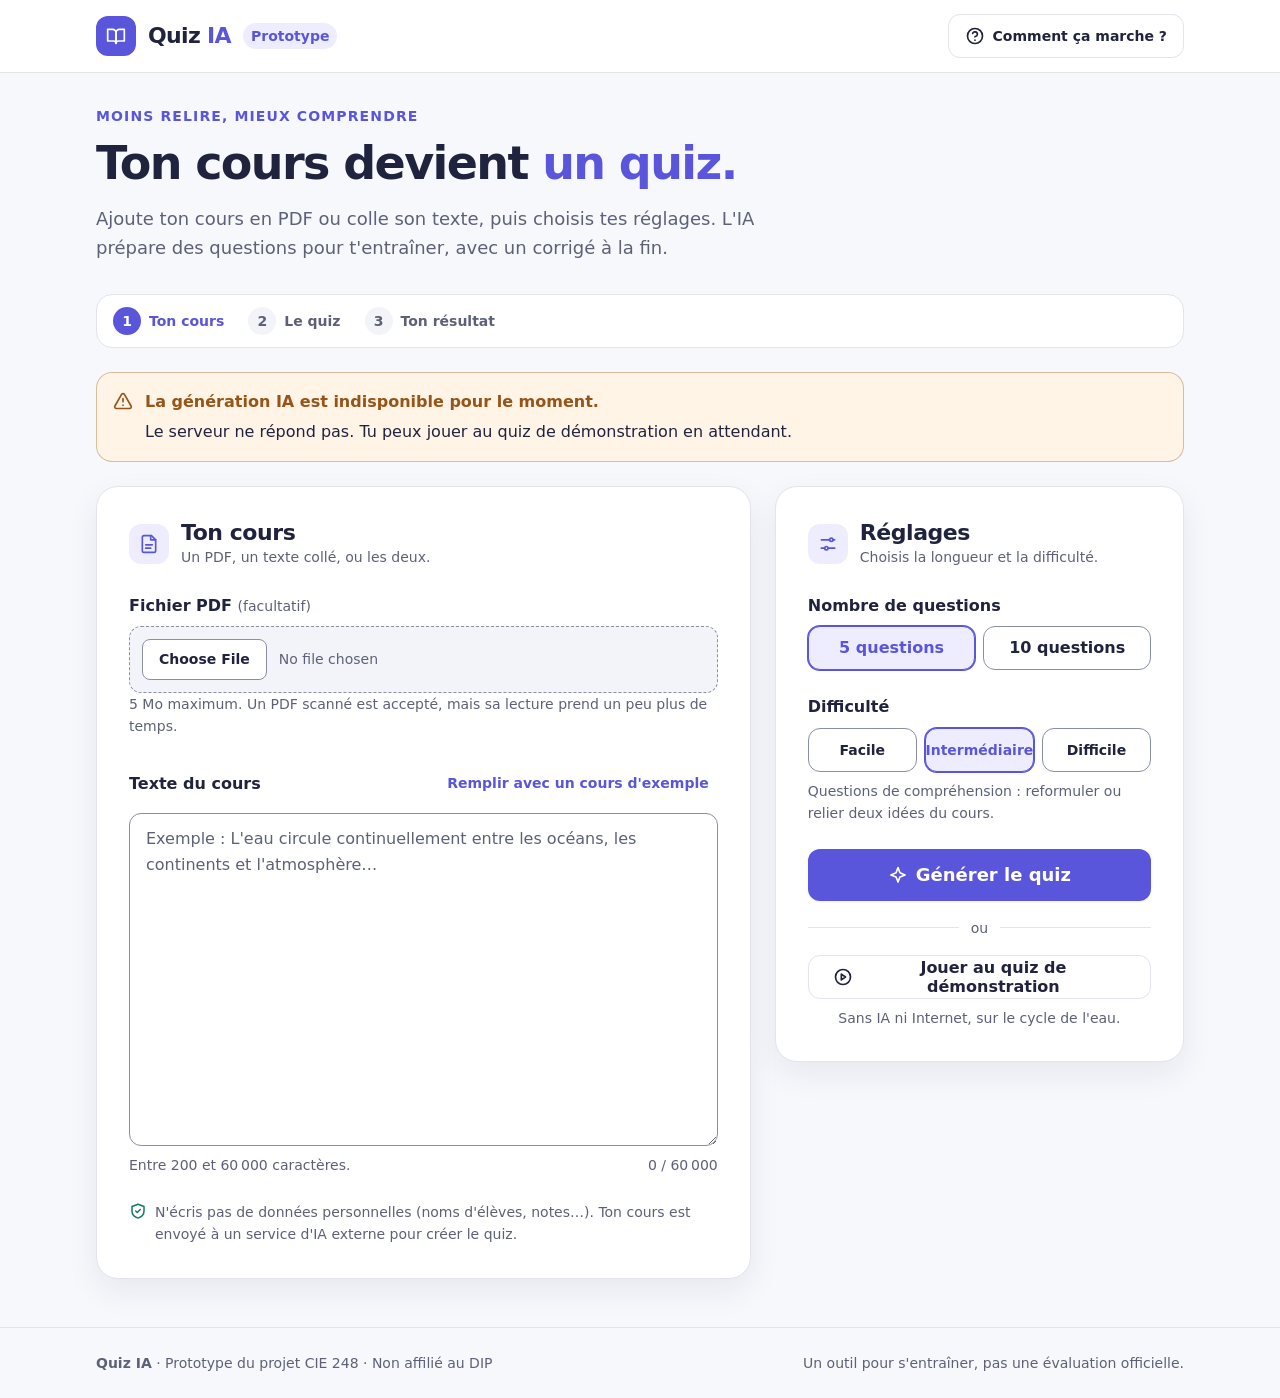
==== commit 048a2a73: "feat: OCR des PDF scannes (pypdf puis Tesseract) pypdf reste la methode principale. Les pages avec m" ====
--- a/public/index.html
+++ b/public/index.html
@@ -93,7 +93,7 @@
                   <svg class="icon"><use href="#i-x"/></svg><span>Retirer le PDF</span>
                 </button>
               </div>
-              <p id="file-hint" class="field__hint">5 Mo maximum. Le texte doit être sélectionnable : les scans ne sont pas lus.</p>
+              <p id="file-hint" class="field__hint">5 Mo maximum. Un PDF scanné est accepté, mais sa lecture prend un peu plus de temps.</p>
               <p id="file-error" class="field__error" hidden>
                 <svg class="icon"><use href="#i-alert"/></svg><span id="file-error-text"></span>
               </p>
@@ -337,7 +337,7 @@
       </button>
     </div>
     <ol class="dialog__steps">
-      <li><strong>Ajoute ton cours.</strong> Un PDF (5 Mo maximum, avec du texte sélectionnable), un texte collé (200 à 60&#8239;000 caractères), ou les deux.</li>
+      <li><strong>Ajoute ton cours.</strong> Un PDF (5 Mo maximum, même scanné), un texte collé (200 à 60&#8239;000 caractères), ou les deux.</li>
       <li><strong>Choisis tes réglages</strong> puis clique sur « Générer le quiz ». L'IA prépare les questions à partir de ton cours uniquement.</li>
       <li><strong>Réponds aux questions.</strong> À la fin, tu vois ton score et un corrigé qui explique chaque réponse.</li>
     </ol>
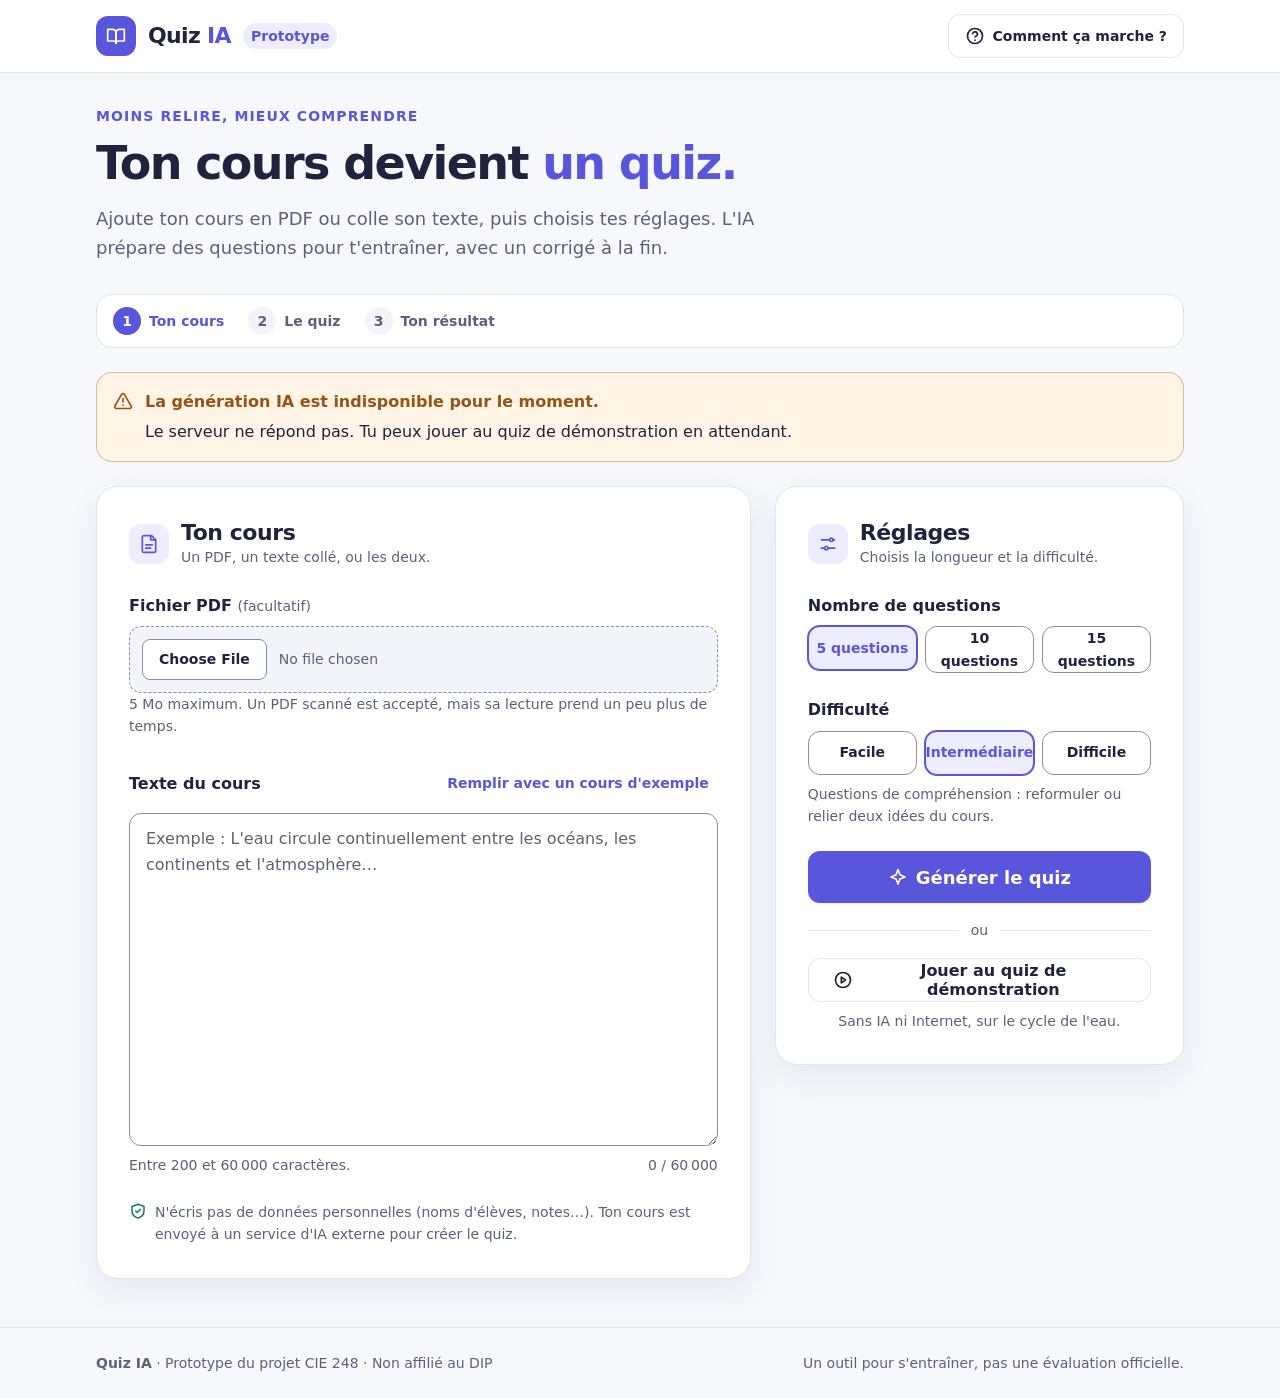
==== commit d01492ba: "feat: choix de 15 questions pour le quiz Ajoute un bouton "15 questions" a cote de 5 et 10 (meme gri" ====
--- a/public/index.html
+++ b/public/index.html
@@ -133,7 +133,7 @@
 
             <fieldset class="field">
               <legend class="field__label">Nombre de questions</legend>
-              <div class="segmented">
+              <div class="segmented segmented--three">
                 <label class="segmented__option">
                   <input type="radio" name="count" value="5" checked>
                   <span>5 questions</span>
@@ -141,6 +141,10 @@
                 <label class="segmented__option">
                   <input type="radio" name="count" value="10">
                   <span>10 questions</span>
+                </label>
+                <label class="segmented__option">
+                  <input type="radio" name="count" value="15">
+                  <span>15 questions</span>
                 </label>
               </div>
             </fieldset>
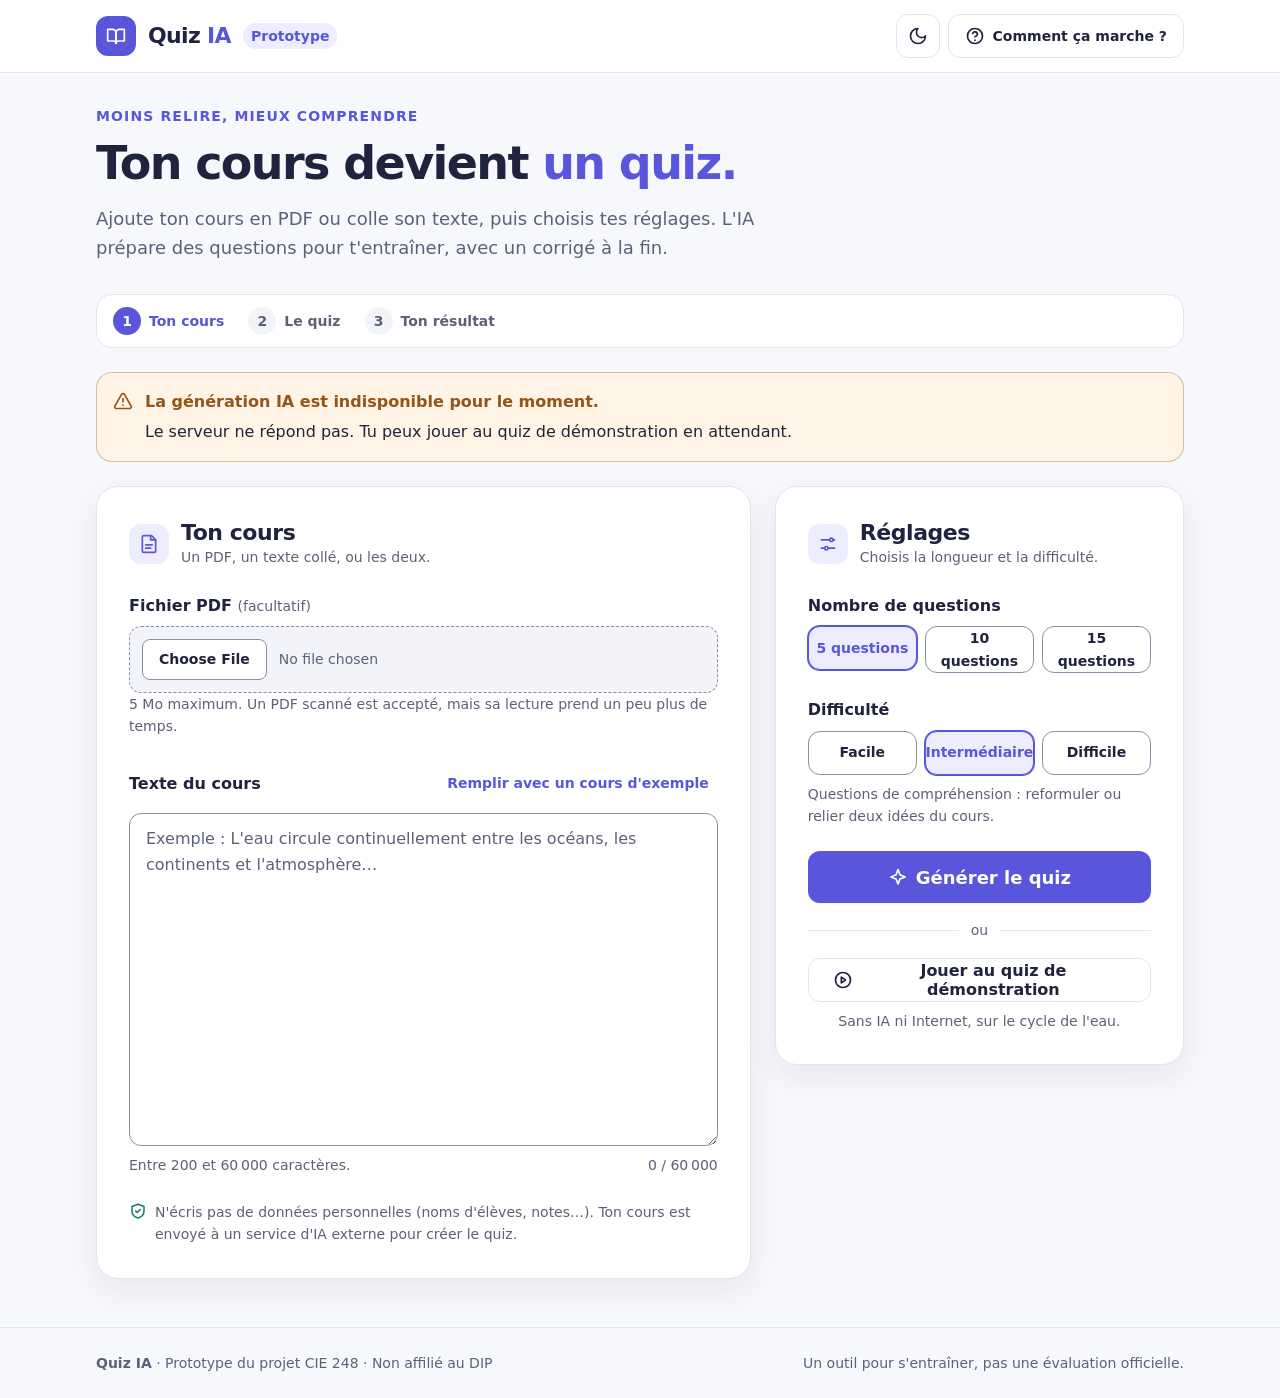
==== commit 9d573a42: "feat: bouton pour passer du mode clair au mode sombre Le theme suivait seulement le reglage de l'app" ====
--- a/public/index.html
+++ b/public/index.html
@@ -7,6 +7,8 @@
   <meta name="description" content="Quiz IA transforme un cours (PDF ou texte) en quiz à choix multiples, avec un score et un corrigé.">
   <title>Quiz IA · Ton cours devient un quiz</title>
   <link rel="icon" href="data:image/svg+xml,%3Csvg xmlns='http://www.w3.org/2000/svg' viewBox='0 0 32 32'%3E%3Crect width='32' height='32' rx='8' fill='%235956dc'/%3E%3Cpath d='M9 10h5a3 3 0 0 1 3 3v10a2.5 2.5 0 0 0-2.5-2.5H9zM23 10h-5a3 3 0 0 0-3 3v10a2.5 2.5 0 0 1 2.5-2.5H23z' fill='none' stroke='white' stroke-width='1.8' stroke-linejoin='round'/%3E%3C/svg%3E">
+  <!-- Sans defer : le thème est choisi avant le premier affichage (pas de flash blanc en mode sombre). -->
+  <script src="js/theme.js"></script>
   <link rel="stylesheet" href="css/styles.css">
   <script type="module" src="js/app.js"></script>
 </head>
@@ -29,6 +31,8 @@
     <symbol id="i-play" viewBox="0 0 24 24"><circle cx="12" cy="12" r="9"/><path d="m10 8.5 5 3.5-5 3.5z"/></symbol>
     <symbol id="i-chevron" viewBox="0 0 24 24"><path d="m6 9 6 6 6-6"/></symbol>
     <symbol id="i-clock" viewBox="0 0 24 24"><circle cx="12" cy="12" r="9"/><path d="M12 7v5l3 2"/></symbol>
+    <symbol id="i-moon" viewBox="0 0 24 24"><path d="M12 3a6 6 0 0 0 9 9 9 9 0 1 1-9-9z"/></symbol>
+    <symbol id="i-sun" viewBox="0 0 24 24"><circle cx="12" cy="12" r="4"/><path d="M12 2v2M12 20v2M4.9 4.9l1.4 1.4M17.7 17.7l1.4 1.4M2 12h2M20 12h2M4.9 19.1l1.4-1.4M17.7 6.3l1.4-1.4"/></symbol>
   </svg>
 
   <a class="skip-link" href="#main">Aller au contenu</a>
@@ -40,10 +44,17 @@
         <span>Quiz <span class="brand__accent">IA</span></span>
         <span class="pill pill--primary">Prototype</span>
       </a>
-      <button type="button" class="btn btn--secondary btn--sm" id="help-open">
-        <svg class="icon"><use href="#i-help"/></svg>
-        <span>Comment ça marche ?</span>
-      </button>
+      <div class="site-header__actions">
+        <button type="button" class="btn btn--secondary btn--icon" id="theme-toggle"
+          aria-label="Passer en mode sombre" title="Passer en mode sombre">
+          <svg class="icon theme-toggle__moon"><use href="#i-moon"/></svg>
+          <svg class="icon theme-toggle__sun"><use href="#i-sun"/></svg>
+        </button>
+        <button type="button" class="btn btn--secondary btn--sm" id="help-open">
+          <svg class="icon"><use href="#i-help"/></svg>
+          <span>Comment ça marche ?</span>
+        </button>
+      </div>
     </div>
   </header>
 
@@ -301,6 +312,9 @@
             <li>Temps : <strong id="score-time"></strong></li>
           </ul>
           <div class="score-card__actions">
+            <button type="button" class="btn btn--primary" id="retry-wrong-btn" hidden>
+              <svg class="icon"><use href="#i-retry"/></svg><span id="retry-wrong-label">Refaire les questions ratées</span>
+            </button>
             <button type="button" class="btn btn--primary" id="retry-btn">
               <svg class="icon"><use href="#i-retry"/></svg><span>Refaire le quiz</span>
             </button>
--- a/public/css/styles.css
+++ b/public/css/styles.css
@@ -80,32 +80,32 @@
   --container-narrow: 46rem;
 }
 
-@media (prefers-color-scheme: dark) {
-  :root {
-    color-scheme: dark;
-    --color-bg: #11121c;
-    --color-surface: #1a1c2b;
-    --color-surface-muted: #232638;
-    --color-border: #2e3148;
-    --color-border-input: #6b7090;
-    --color-text: #eceefb;
-    --color-text-muted: #a9adc8;
-    --color-primary: #908dff;
-    --color-primary-hover: #aaa8ff;
-    --color-primary-soft: #2a2a52;
-    --color-on-primary: #11121c;
-    --color-success: #4fd1a5;
-    --color-success-soft: #173a31;
-    --color-warning: #f2b66d;
-    --color-warning-soft: #3d2e1a;
-    --color-danger: #ff8b91;
-    --color-danger-soft: #3f1f24;
-    --color-focus: #b4b2ff;
-    --color-backdrop: rgb(0 0 0 / 0.6);
-    --shadow-sm: 0 1px 2px rgb(0 0 0 / 0.3);
-    --shadow-md: 0 12px 32px rgb(0 0 0 / 0.3);
-    --shadow-lg: 0 30px 80px rgb(0 0 0 / 0.5);
-  }
+/* Thème sombre : js/theme.js pose data-theme="dark" sur <html>, selon le
+   réglage de l'appareil ou le choix fait avec le bouton de l'en-tête. */
+:root[data-theme="dark"] {
+  color-scheme: dark;
+  --color-bg: #11121c;
+  --color-surface: #1a1c2b;
+  --color-surface-muted: #232638;
+  --color-border: #2e3148;
+  --color-border-input: #6b7090;
+  --color-text: #eceefb;
+  --color-text-muted: #a9adc8;
+  --color-primary: #908dff;
+  --color-primary-hover: #aaa8ff;
+  --color-primary-soft: #2a2a52;
+  --color-on-primary: #11121c;
+  --color-success: #4fd1a5;
+  --color-success-soft: #173a31;
+  --color-warning: #f2b66d;
+  --color-warning-soft: #3d2e1a;
+  --color-danger: #ff8b91;
+  --color-danger-soft: #3f1f24;
+  --color-focus: #b4b2ff;
+  --color-backdrop: rgb(0 0 0 / 0.6);
+  --shadow-sm: 0 1px 2px rgb(0 0 0 / 0.3);
+  --shadow-md: 0 12px 32px rgb(0 0 0 / 0.3);
+  --shadow-lg: 0 30px 80px rgb(0 0 0 / 0.5);
 }
 
 /* 2. Base ------------------------------------------------------ */
@@ -270,6 +270,18 @@
 
 .brand__accent {
   color: var(--color-primary);
+}
+
+.site-header__actions {
+  display: flex;
+  align-items: center;
+  gap: var(--space-2);
+}
+
+/* Bouton de thème : une lune en clair (passer en sombre), un soleil en sombre. */
+:root[data-theme="dark"] .theme-toggle__moon,
+:root:not([data-theme="dark"]) .theme-toggle__sun {
+  display: none;
 }
 
 .site-footer {
@@ -1448,6 +1460,11 @@
     white-space: nowrap;
   }
 
+  /* Place pour les deux boutons : « Prototype » reste écrit dans le pied de page. */
+  .brand .pill {
+    display: none;
+  }
+
   .question-text {
     font-size: var(--text-xl);
   }
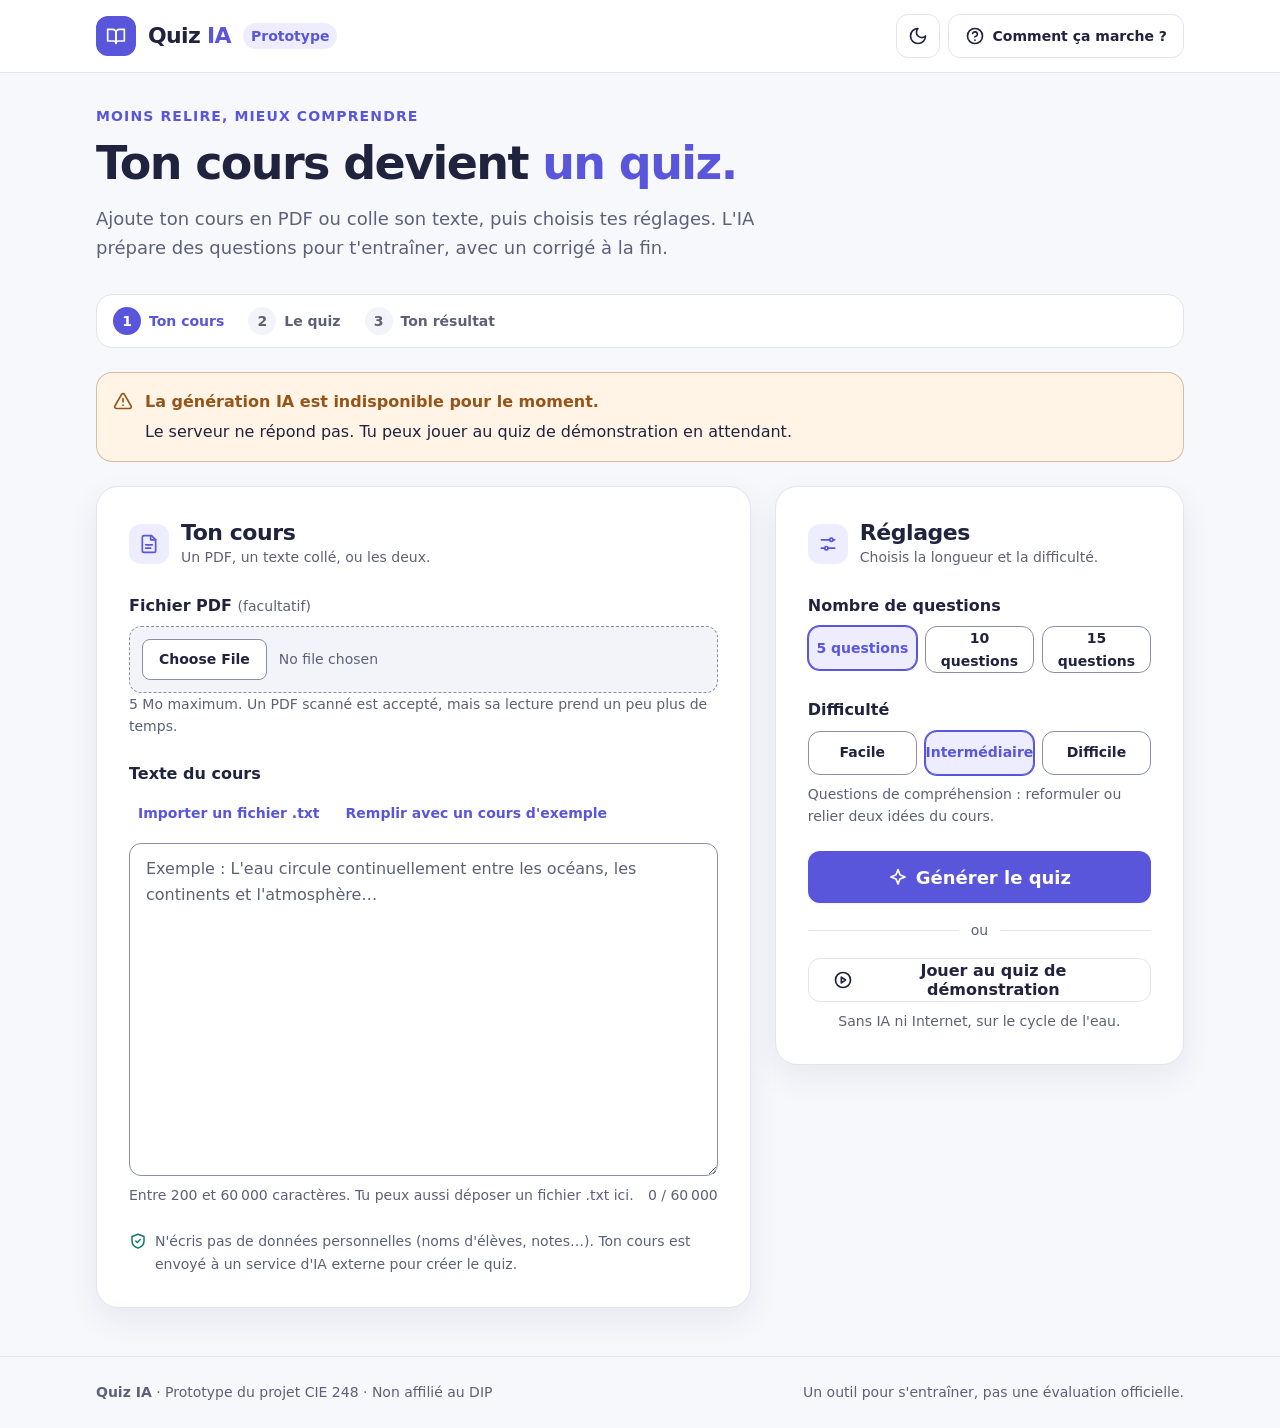
==== commit c04ffac5: "feat: imprimer ou telecharger le corrige, import .txt et historique local Corrige : "Imprimer le cor" ====
--- a/public/index.html
+++ b/public/index.html
@@ -31,6 +31,8 @@
     <symbol id="i-play" viewBox="0 0 24 24"><circle cx="12" cy="12" r="9"/><path d="m10 8.5 5 3.5-5 3.5z"/></symbol>
     <symbol id="i-chevron" viewBox="0 0 24 24"><path d="m6 9 6 6 6-6"/></symbol>
     <symbol id="i-clock" viewBox="0 0 24 24"><circle cx="12" cy="12" r="9"/><path d="M12 7v5l3 2"/></symbol>
+    <symbol id="i-print" viewBox="0 0 24 24"><path d="M6 9V3h12v6"/><path d="M6 18H4a2 2 0 0 1-2-2v-5a2 2 0 0 1 2-2h16a2 2 0 0 1 2 2v5a2 2 0 0 1-2 2h-2"/><path d="M6 14h12v7H6z"/></symbol>
+    <symbol id="i-download" viewBox="0 0 24 24"><path d="M21 15v4a2 2 0 0 1-2 2H5a2 2 0 0 1-2-2v-4"/><path d="m7 10 5 5 5-5M12 15V3"/></symbol>
     <symbol id="i-moon" viewBox="0 0 24 24"><path d="M12 3a6 6 0 0 0 9 9 9 9 0 1 1-9-9z"/></symbol>
     <symbol id="i-sun" viewBox="0 0 24 24"><circle cx="12" cy="12" r="4"/><path d="M12 2v2M12 20v2M4.9 4.9l1.4 1.4M17.7 17.7l1.4 1.4M2 12h2M20 12h2M4.9 19.1l1.4-1.4M17.7 6.3l1.4-1.4"/></symbol>
   </svg>
@@ -113,13 +115,17 @@
             <div class="field">
               <div class="field__top">
                 <label class="field__label" for="course-text">Texte du cours <span class="field__optional" id="text-optional" hidden>(facultatif avec un PDF)</span></label>
-                <button type="button" class="btn btn--ghost btn--sm" id="example-btn">Remplir avec un cours d'exemple</button>
+                <div class="field__actions">
+                  <button type="button" class="btn btn--ghost btn--sm" id="txt-btn">Importer un fichier .txt</button>
+                  <button type="button" class="btn btn--ghost btn--sm" id="example-btn">Remplir avec un cours d'exemple</button>
+                </div>
+                <input type="file" id="txt-file" accept=".txt,text/plain" hidden>
               </div>
               <textarea id="course-text" name="text" class="input textarea" rows="12" spellcheck="true"
                 aria-describedby="course-hint course-error"
                 placeholder="Exemple : L'eau circule continuellement entre les océans, les continents et l'atmosphère…"></textarea>
               <div class="field__meta">
-                <p id="course-hint" class="field__hint">Entre 200 et 60&#8239;000 caractères.</p>
+                <p id="course-hint" class="field__hint">Entre 200 et 60&#8239;000 caractères. Tu peux aussi déposer un fichier .txt ici.</p>
                 <p id="course-count" class="field__count">0 / 60&#8239;000</p>
               </div>
               <p id="course-error" class="field__error" hidden>
@@ -318,10 +324,22 @@
             <button type="button" class="btn btn--primary" id="retry-btn">
               <svg class="icon"><use href="#i-retry"/></svg><span>Refaire le quiz</span>
             </button>
+            <button type="button" class="btn btn--secondary" id="new-questions-btn" hidden>
+              <svg class="icon"><use href="#i-spark"/></svg><span>Générer d'autres questions</span>
+            </button>
             <button type="button" class="btn btn--secondary" id="new-btn">Créer un autre quiz</button>
           </div>
         </div>
       </div>
+
+      <section class="history card" aria-labelledby="history-title">
+        <div class="history__head">
+          <h2 id="history-title" class="history__title">Tes derniers résultats</h2>
+          <button type="button" class="btn btn--ghost btn--sm" id="history-clear">Effacer l'historique</button>
+        </div>
+        <ol class="history__list" id="history-list"></ol>
+        <p class="field__hint">Gardés seulement dans ce navigateur, sans ton cours ni les questions.</p>
+      </section>
 
       <section class="review" aria-labelledby="review-title">
         <div class="review__head">
@@ -330,6 +348,14 @@
             <button type="button" class="filter__btn" id="filter-all" aria-pressed="true"></button>
             <button type="button" class="filter__btn" id="filter-wrong" aria-pressed="false"></button>
           </div>
+        </div>
+        <div class="review__export">
+          <button type="button" class="btn btn--secondary btn--sm" id="print-btn">
+            <svg class="icon"><use href="#i-print"/></svg><span>Imprimer le corrigé</span>
+          </button>
+          <button type="button" class="btn btn--secondary btn--sm" id="download-btn">
+            <svg class="icon"><use href="#i-download"/></svg><span>Télécharger le corrigé (.txt)</span>
+          </button>
         </div>
         <div class="review__list" id="review-list"></div>
         <p class="disclaimer" id="review-disclaimer"></p>
@@ -355,7 +381,7 @@
       </button>
     </div>
     <ol class="dialog__steps">
-      <li><strong>Ajoute ton cours.</strong> Un PDF (5 Mo maximum, même scanné), un texte collé (200 à 60&#8239;000 caractères), ou les deux.</li>
+      <li><strong>Ajoute ton cours.</strong> Un PDF (5 Mo maximum, même scanné), un texte collé ou importé d'un fichier .txt (200 à 60&#8239;000 caractères), ou les deux.</li>
       <li><strong>Choisis tes réglages</strong> puis clique sur « Générer le quiz ». L'IA prépare les questions à partir de ton cours uniquement.</li>
       <li><strong>Réponds aux questions.</strong> À la fin, tu vois ton score et un corrigé qui explique chaque réponse.</li>
     </ol>
@@ -364,6 +390,7 @@
       <li>L'IA peut se tromper : en cas de doute, vérifie dans ton cours ou demande à ton enseignant·e.</li>
       <li>Ton cours est envoyé à un service d'IA externe : n'y mets pas de données personnelles.</li>
       <li>Le quiz de démonstration fonctionne sans IA ni Internet.</li>
+      <li>Tes 5 derniers résultats sont gardés dans ce navigateur, sans ton cours. Tu peux les effacer depuis l'écran Résultat.</li>
     </ul>
     <button type="button" class="btn btn--primary btn--block" id="help-done">J'ai compris</button>
   </dialog>
--- a/public/css/styles.css
+++ b/public/css/styles.css
@@ -6,6 +6,7 @@
    4. Composants
    5. Écrans
    6. Accessibilité et mouvement réduit
+   7. Impression du corrigé
    Documentation du design system : docs/DESIGN.md
    Règle : aucune couleur, taille ou durée en dur hors de la section 1.
    ============================================================= */
@@ -483,6 +484,12 @@
   margin-bottom: 0;
 }
 
+.field__actions {
+  display: flex;
+  flex-wrap: wrap;
+  gap: var(--space-1) var(--space-2);
+}
+
 .field__meta {
   display: flex;
   justify-content: space-between;
@@ -556,6 +563,12 @@
 
 .textarea::placeholder {
   color: var(--color-text-muted);
+}
+
+/* Fichier .txt glissé au-dessus de la zone de texte */
+.textarea.is-dragover {
+  border-color: var(--color-primary);
+  background: var(--color-primary-soft);
 }
 
 .field__optional {
@@ -1300,12 +1313,87 @@
   gap: var(--space-3);
 }
 
+/* Historique local des derniers résultats */
+.history {
+  margin-bottom: var(--space-6);
+}
+
+.history__head {
+  display: flex;
+  flex-wrap: wrap;
+  align-items: center;
+  justify-content: space-between;
+  gap: var(--space-2) var(--space-3);
+  margin-bottom: var(--space-3);
+}
+
+.history__title {
+  font-size: var(--text-lg);
+}
+
+.history__list {
+  display: grid;
+  gap: var(--space-2);
+  padding: 0;
+  margin-bottom: var(--space-3);
+  list-style: none;
+}
+
+.history__item {
+  display: grid;
+  grid-template-columns: 3rem 1fr auto;
+  grid-template-areas: "score details date";
+  align-items: baseline;
+  gap: var(--space-1) var(--space-3);
+  padding: var(--space-2) var(--space-3);
+  border-radius: var(--radius-md);
+  background: var(--color-surface-muted);
+}
+
+.history__item.is-current {
+  background: var(--color-primary-soft);
+}
+
+.history__score {
+  grid-area: score;
+  font-weight: var(--weight-bold);
+}
+
+.history__details {
+  grid-area: details;
+  color: var(--color-text-muted);
+  font-size: var(--text-sm);
+}
+
+.history__date {
+  grid-area: date;
+  justify-self: end;
+}
+
+.history__date,
+.history__empty {
+  color: var(--color-text-muted);
+  font-size: var(--text-sm);
+}
+
+.history__item.is-current .history__date {
+  color: var(--color-text);
+  font-weight: var(--weight-medium);
+}
+
 .review__head {
   display: flex;
   flex-wrap: wrap;
   align-items: center;
   justify-content: space-between;
   gap: var(--space-3);
+  margin-bottom: var(--space-4);
+}
+
+.review__export {
+  display: flex;
+  flex-wrap: wrap;
+  gap: var(--space-2);
   margin-bottom: var(--space-4);
 }
 
@@ -1469,9 +1557,21 @@
     font-size: var(--text-xl);
   }
 
-  .question-nav .btn,
+  .question-nav .btn {
+    flex: 1;
+  }
+
+  /* Historique : score et date sur la première ligne, détails en dessous. */
+  .history__item {
+    grid-template-columns: auto 1fr;
+    grid-template-areas:
+      "score date"
+      "details details";
+  }
+
+  /* Résultat : un bouton par ligne, pour que chaque texte tienne sur une seule ligne. */
   .score-card__actions .btn {
-    flex: 1;
+    flex: 1 1 100%;
   }
 
   .score-card {
@@ -1507,3 +1607,33 @@
     transform: none;
   }
 }
+
+/* 7. Impression du corrigé -------------------------------------- */
+/* Pendant l'impression, js/theme.js passe en thème clair et app.js déplie tout le corrigé. */
+@media print {
+  .site-header,
+  .site-footer,
+  .skip-link,
+  .stepper,
+  .score-card__actions,
+  .history,
+  .filter,
+  .review__export,
+  .review-item__chevron {
+    display: none !important;
+  }
+
+  main {
+    padding-block: 0;
+  }
+
+  .card,
+  .review-item {
+    box-shadow: none;
+  }
+
+  /* Une question n'est jamais coupée entre deux pages. */
+  .review-item {
+    break-inside: avoid;
+  }
+}
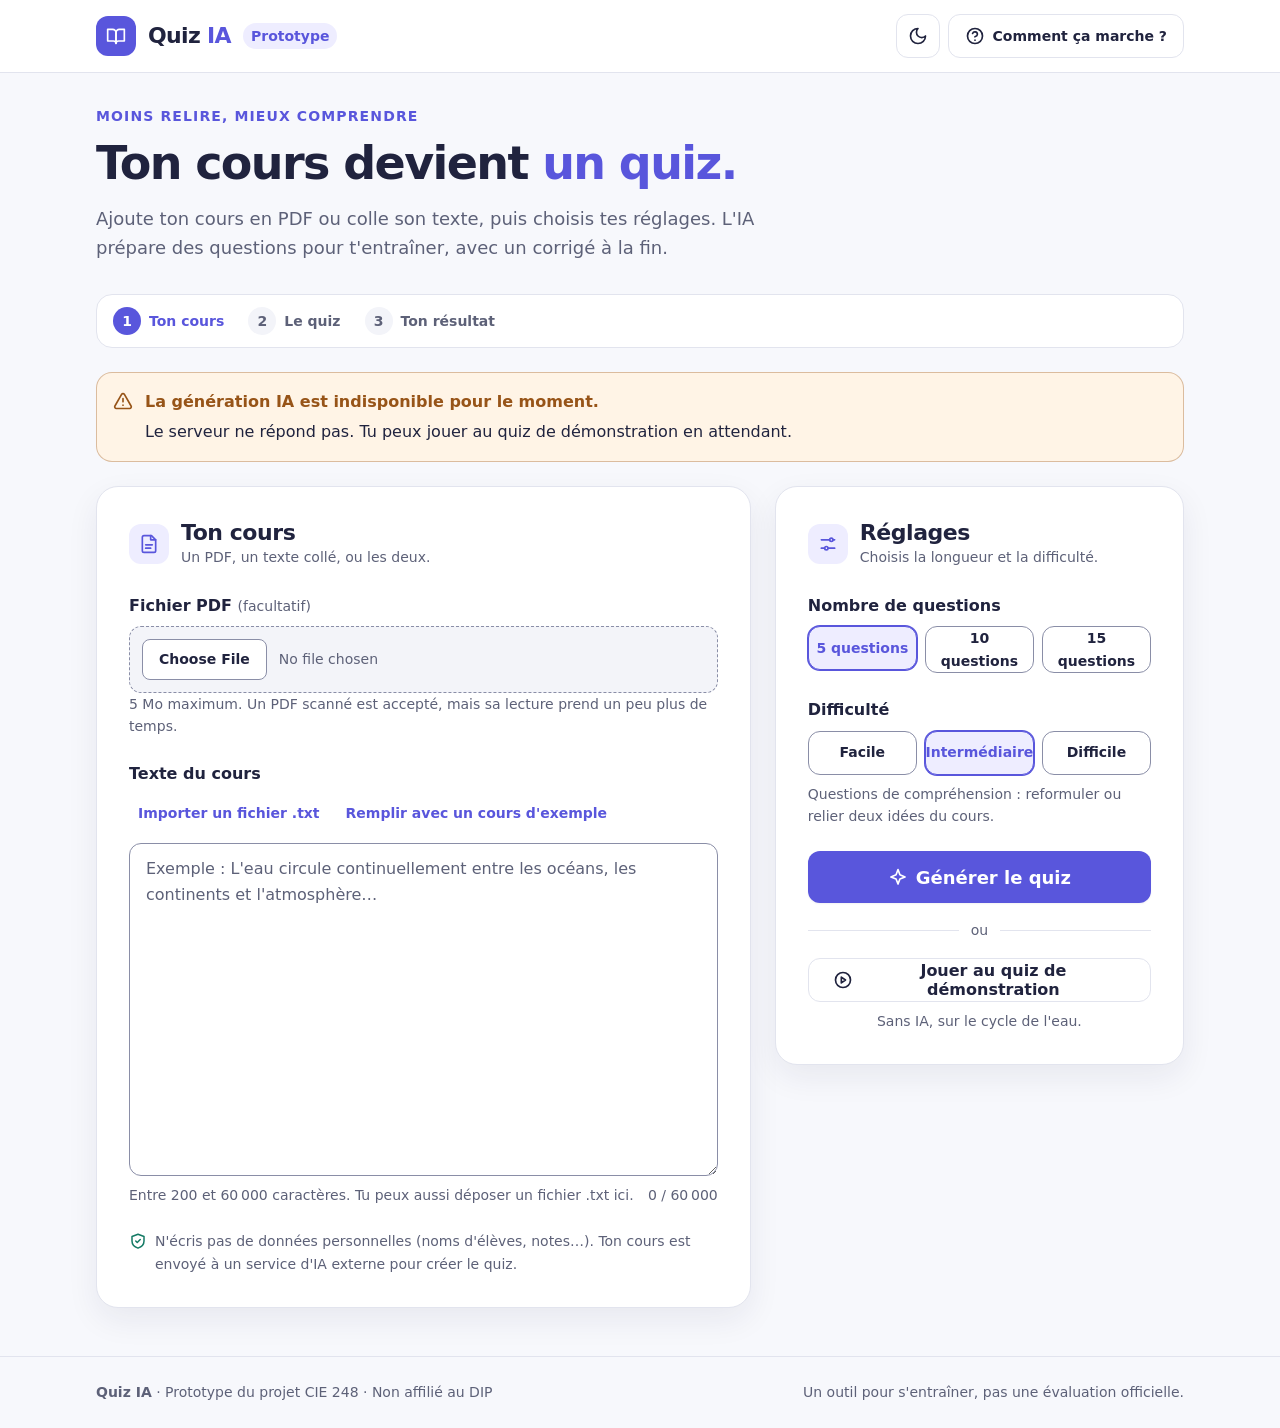
==== commit 06f9e424: "fix: retirer « ni Internet » du texte du quiz de démonstration Le texte sous le bouton démo et la fe" ====
--- a/public/index.html
+++ b/public/index.html
@@ -197,7 +197,7 @@
               <svg class="icon"><use href="#i-play"/></svg>
               <span>Jouer au quiz de démonstration</span>
             </button>
-            <p class="field__hint field__hint--center">Sans IA ni Internet, sur le cycle de l'eau.</p>
+            <p class="field__hint field__hint--center">Sans IA, sur le cycle de l'eau.</p>
           </div>
         </fieldset>
 
@@ -389,7 +389,7 @@
     <ul class="dialog__list">
       <li>L'IA peut se tromper : en cas de doute, vérifie dans ton cours ou demande à ton enseignant·e.</li>
       <li>Ton cours est envoyé à un service d'IA externe : n'y mets pas de données personnelles.</li>
-      <li>Le quiz de démonstration fonctionne sans IA ni Internet.</li>
+      <li>Le quiz de démonstration fonctionne sans IA.</li>
       <li>Tes 5 derniers résultats sont gardés dans ce navigateur, sans ton cours. Tu peux les effacer depuis l'écran Résultat.</li>
     </ul>
     <button type="button" class="btn btn--primary btn--block" id="help-done">J'ai compris</button>
